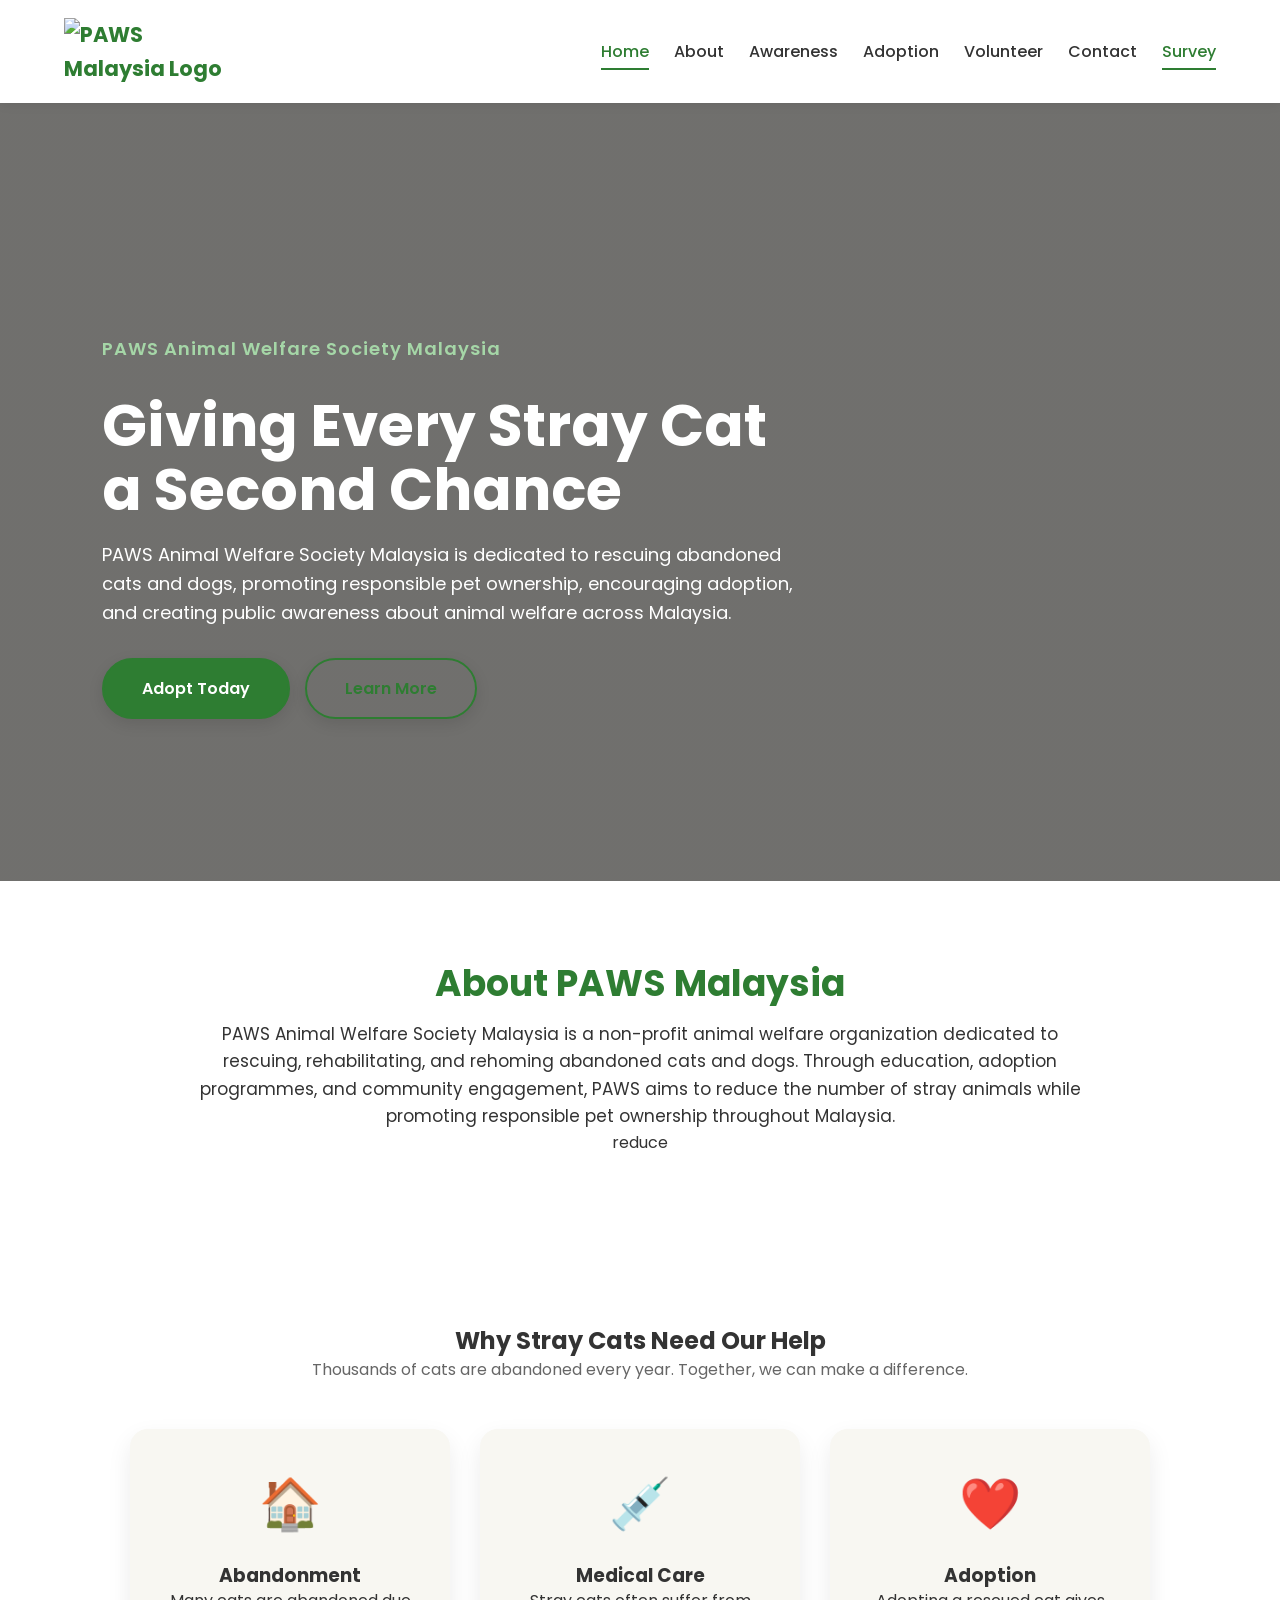
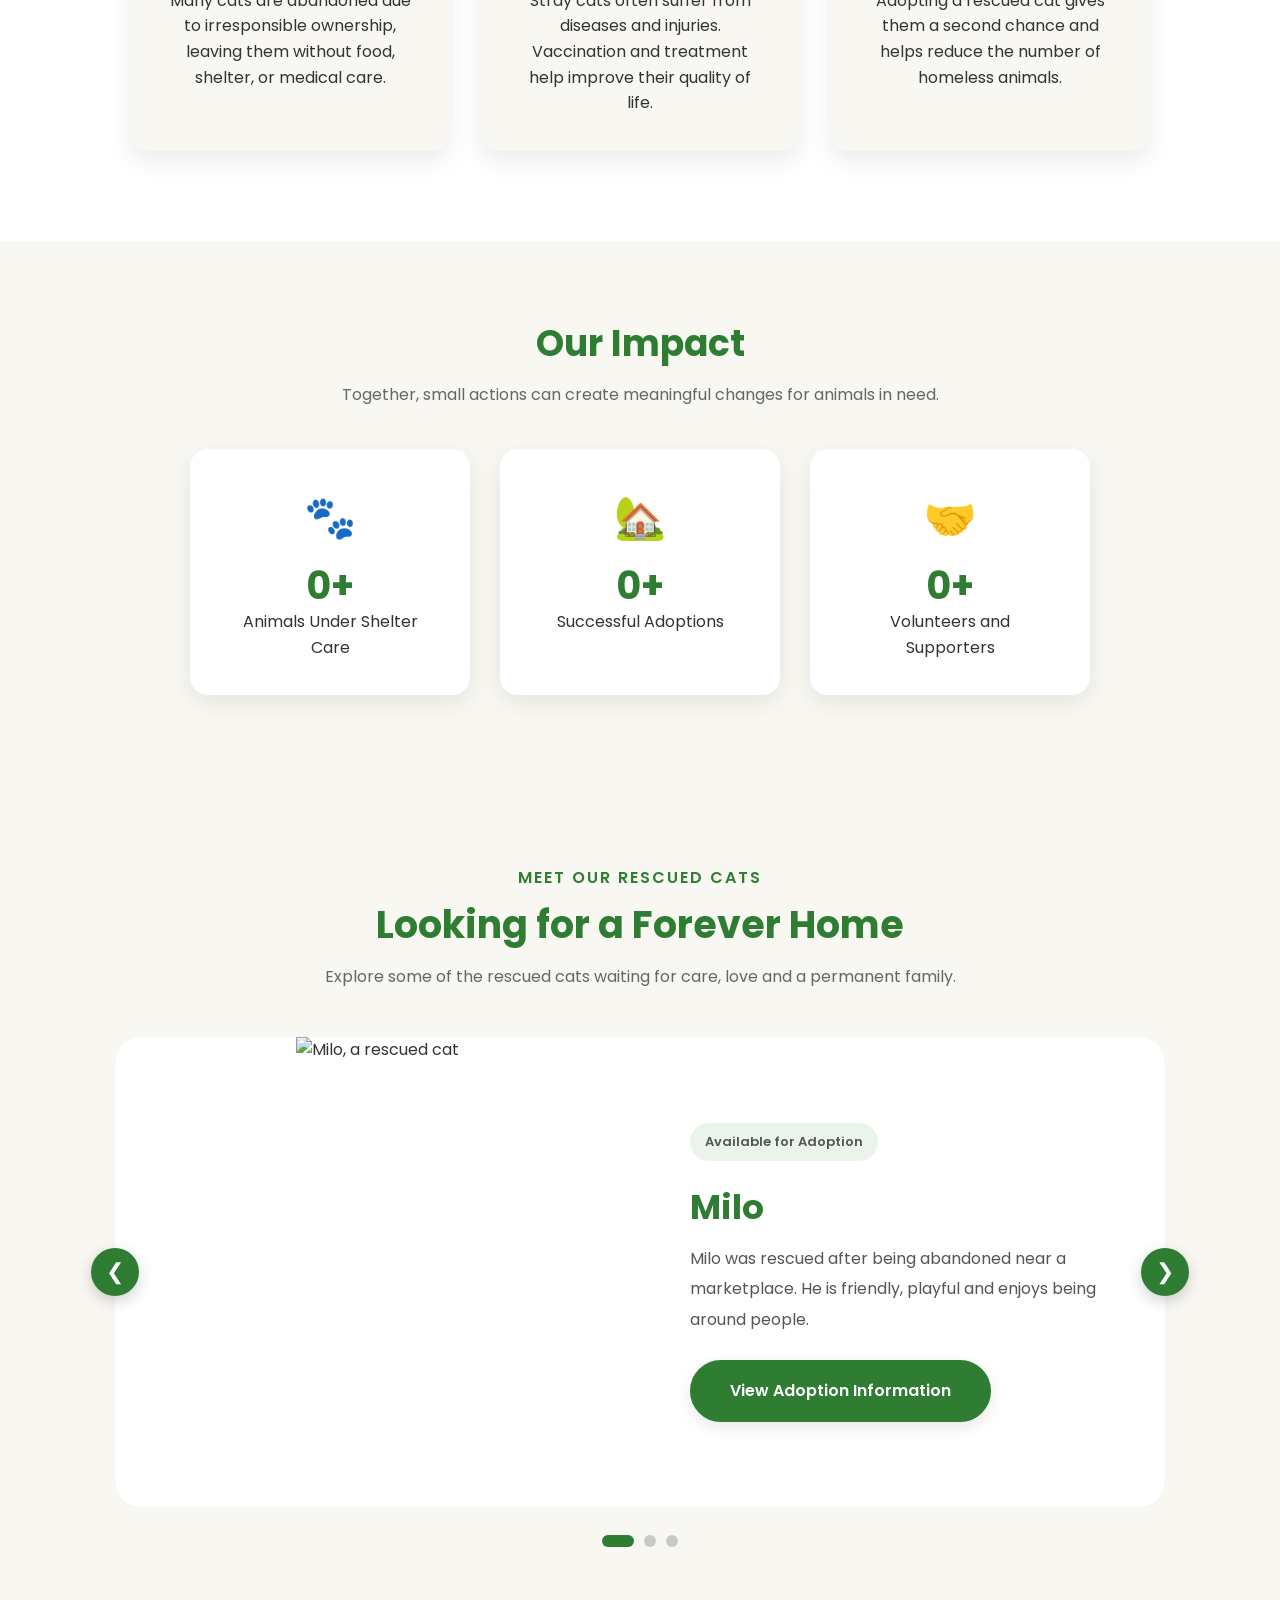
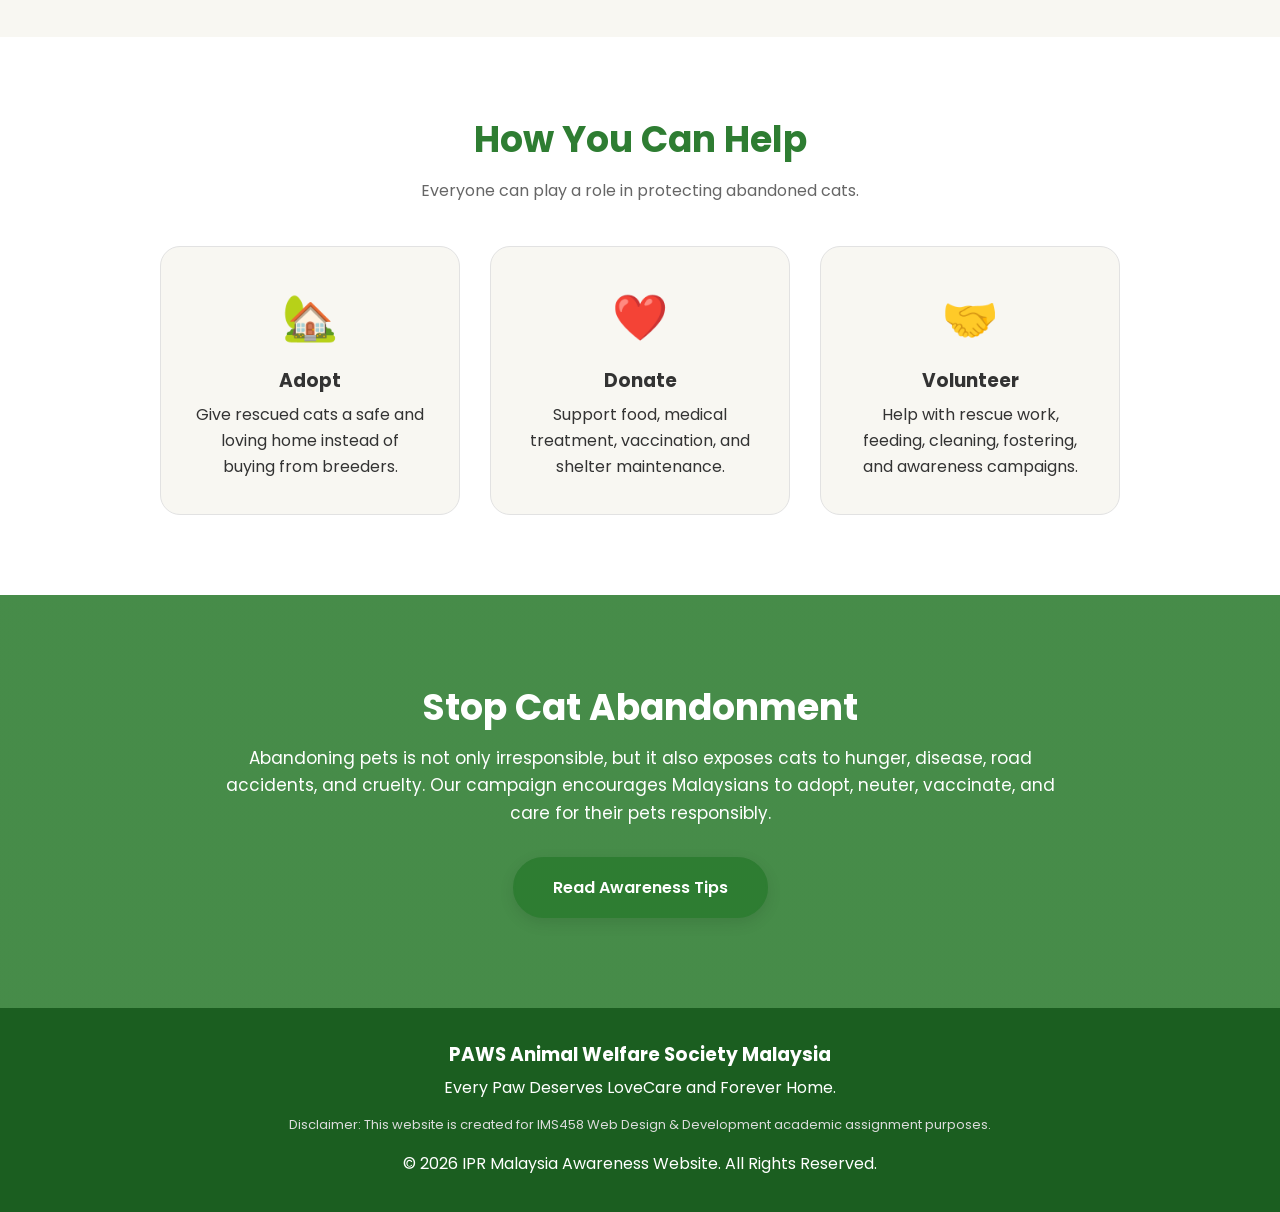
==== index.html @ 945b0e14 "Add files via upload" ====
<!DOCTYPE html>
<html lang="en">
<head>
    <meta charset="UTF-8">
    <meta name="viewport" content="width=device-width, initial-scale=1.0">
 <title>PAWS Animal Welfare Society Malaysia</title>

    <link rel="stylesheet" href="style.css">

    <link href="https://fonts.googleapis.com/css2?family=Poppins:wght@300;400;600;700&display=swap" rel="stylesheet">
</head>

<body>

    <!-- HEADER -->
    <header>
        <nav class="navbar">
            <a href="index.html" class="logo">
              <img src="images/paws-logo.png" alt="PAWS Malaysia Logo"> 
            </a>

            <ul class="nav-links">
                <li><a href="index.html" class="active">Home</a></li>
                <li><a href="about.html">About</a></li>
                <li><a href="awareness.html">Awareness</a></li>
                <li><a href="adoption.html">Adoption</a></li>
                <li><a href="volunteer.html">Volunteer</a></li>
                <li><a href="contact.html">Contact</a></li>
                <li><a href="survey.html" class="active">Survey</a></li>
            </ul>
        </nav>
    </header>

    <!-- HERO SECTION -->
    <section class="hero">
        <div class="hero-content">
             <p class="tagline">PAWS Animal Welfare Society Malaysia</p>

             <h1>Giving Every Stray Cat a Second Chance</h1>

             <p>
              PAWS Animal Welfare Society Malaysia is dedicated to rescuing abandoned cats and dogs,
             promoting responsible pet ownership, encouraging adoption, and creating public awareness
             about animal welfare across Malaysia.
             </p>

            <div class="hero-buttons">
                <a href="adoption.html" class="btn primary-btn">Adopt Today</a>
                <a href="awareness.html" class="btn secondary-btn">Learn More</a>
            </div>
        </div>
    </section>

    <!-- INTRO SECTION -->
   <section class="intro fade-in">
        <div class="intro-text">
            <h2>About PAWS Malaysia</h2>
            <p>
              <p>
             PAWS Animal Welfare Society Malaysia is a non-profit animal welfare organization dedicated
             to rescuing, rehabilitating, and rehoming abandoned cats and dogs. Through education,
             adoption programmes, and community engagement, PAWS aims to reduce the number of stray
             animals while promoting responsible pet ownership throughout Malaysia.
</p>reduce
        
            </p>
        </div>
    </section>
    <!-- WHY STRAY CATS NEED HELP -->

<section class="why fade-in">

    <h2>Why Stray Cats Need Our Help</h2>

    <p class="section-desc">
        Thousands of cats are abandoned every year. Together, we can make a difference.
    </p>

    <div class="why-container">

        <div class="why-card">
            <div class="why-icon">🏠</div>
            <h3>Abandonment</h3>
            <p>
                Many cats are abandoned due to irresponsible ownership,
                leaving them without food, shelter, or medical care.
            </p>
        </div>

        <div class="why-card">
            <div class="why-icon">💉</div>
            <h3>Medical Care</h3>
            <p>
                Stray cats often suffer from diseases and injuries.
                Vaccination and treatment help improve their quality of life.
            </p>
        </div>

        <div class="why-card">
            <div class="why-icon">❤️</div>
            <h3>Adoption</h3>
            <p>
                Adopting a rescued cat gives them a second chance
                and helps reduce the number of homeless animals.
            </p>
        </div>

    </div>

</section>

    <!-- IMPACT SECTION -->
    <section class="impact fade-in" id="impact">

    <h2>Our Impact</h2>

    <p class="section-desc">
        Together, small actions can create meaningful changes for animals in need.
    </p>

    <div class="impact-container">

        <div class="impact-box">
            <div class="impact-icon">🐾</div>

            <h3>
                <span class="counter" data-target="500">0</span>+
            </h3>

            <p>Animals Under Shelter Care</p>
        </div>

        <div class="impact-box">
            <div class="impact-icon">🏡</div>

            <h3>
                <span class="counter" data-target="350">0</span>+
            </h3>

            <p>Successful Adoptions</p>
        </div>

        <div class="impact-box">
            <div class="impact-icon">🤝</div>

            <h3>
                <span class="counter" data-target="100">0</span>+
            </h3>

            <p>Volunteers and Supporters</p>
        </div>

    </div>

</section>
<!-- ADOPTABLE CAT SLIDER -->

<section class="cat-slider-section fade-in">

    <div class="slider-heading">
        <p class="small-title">Meet Our Rescued Cats</p>

        <h2>Looking for a Forever Home</h2>

        <p class="section-desc">
            Explore some of the rescued cats waiting for care, love and a permanent family.
        </p>
    </div>

    <div class="slider">

        <button class="slider-btn previous-btn" type="button"> 
            &#10094;
        </button>

        <div class="slides">

            <article class="slide active">

                <div class="slide-image">
                    <img src="images/rescue1.jpg"
                         alt="Milo, a rescued cat">
                </div>

                <div class="slide-content">
                    <p class="cat-status">Available for Adoption</p>

                    <h3>Milo</h3>

                    <p>
                        Milo was rescued after being abandoned near a marketplace.
                        He is friendly, playful and enjoys being around people.
                    </p>

                    <a href="adoption.html" class="btn primary-btn">
                        View Adoption Information
                    </a>
                </div>

            </article>

            <article class="slide">

                <div class="slide-image">
                    <img src="images/rescue2.jpg"
                         alt="Luna, a rescued cat">
                </div>

                <div class="slide-content">
                    <p class="cat-status">Available for Adoption</p>

                    <h3>Luna</h3>

                    <p>
                        Luna was rescued together with her kittens. She is calm,
                        affectionate and ready to begin a new life with a caring family.
                    </p>

                    <a href="adoption.html" class="btn primary-btn">
                        View Adoption Information
                    </a>
                </div>

            </article>

            <article class="slide">

                <div class="slide-image">
                    <img src="images/rescue3.jpg"
                         alt="Leo, a rescued cat">
                </div>

                <div class="slide-content">
                    <p class="cat-status">Available for Adoption</p>

                    <h3>Leo</h3>

                    <p>
                        Leo was found injured near a roadside. After receiving care,
                        he recovered well and is now looking for a safe indoor home.
                    </p>

                    <a href="adoption.html" class="btn primary-btn">
                        View Adoption Information
                    </a>
                </div>

            </article>

        </div>

       <button class="slider-btn next-btn" type="button">
         &#10095;
       </button>

    </div>

    <div class="slider-dots">

        <button class="dot active"
                type="button"
                data-slide="0"
                aria-label="Show Milo"></button>

        <button class="dot"
                type="button"
                data-slide="1"
                aria-label="Show Luna"></button>

        <button class="dot"
                type="button"
                data-slide="2"
                aria-label="Show Leo"></button>

    </div>

</section>

    <!-- HELP SECTION -->
   <section class="help fade-in">
        <h2>How You Can Help</h2>
        <p class="section-desc">Everyone can play a role in protecting abandoned cats.</p>

        <div class="help-container">

            <div class="help-card">
                <div class="icon">🏡</div>
                <h3>Adopt</h3>
                <p>Give rescued cats a safe and loving home instead of buying from breeders.</p>
            </div>

            <div class="help-card">
                <div class="icon">❤️</div>
                <h3>Donate</h3>
                <p>Support food, medical treatment, vaccination, and shelter maintenance.</p>
            </div>

            <div class="help-card">
                <div class="icon">🤝</div>
                <h3>Volunteer</h3>
                <p>Help with rescue work, feeding, cleaning, fostering, and awareness campaigns.</p>
            </div>

        </div>
    </section>

    <!-- CAMPAIGN SECTION -->
   <section class="campaign fade-in">
        <div class="campaign-content">
            <h2>Stop Cat Abandonment</h2>
            <p>
                Abandoning pets is not only irresponsible, but it also exposes cats to hunger, disease,
                road accidents, and cruelty. Our campaign encourages Malaysians to adopt, neuter, vaccinate,
                and care for their pets responsibly.
            </p>
            <a href="awareness.html" class="btn primary-btn">Read Awareness Tips</a>
        </div>
    </section>

    <!-- FOOTER -->
    <footer>
        <h3>PAWS Animal Welfare Society Malaysia</h3>
        <p>Every Paw Deserves LoveCare and Forever Home.</p>

        <p class="disclaimer">
            Disclaimer: This website is created for IMS458 Web Design & Development academic assignment purposes.
        </p>
        <p>&copy; 2026 IPR Malaysia Awareness Website. All Rights Reserved.</p>
    </footer>

  <script src="js/script.js"></script>
</body>
</html>
---- style.css ----
*{
    margin:0;
    padding:0;
    box-sizing:border-box;
}

body{
    font-family:'Poppins', sans-serif;
    background:#F8F7F2;
    color:#333;
    line-height:1.6;
}

/* NAVIGATION */
header{
    background:#ffffff;
    position:sticky;
    top:0;
    z-index:1000;
    box-shadow:0 2px 10px rgba(0,0,0,0.08);
}

.navbar{
    width:90%;
    margin:auto;
    display:flex;
    justify-content:space-between;
    align-items:center;
    padding:18px 0;
}

.logo{
    font-size:24px;
    font-weight:700;
    color:#2E7D32;
}

.nav-links{
    list-style:none;
    display:flex;
    gap:25px;
}

.nav-links a{
    text-decoration:none;
    color:#333;
    font-weight:500;
    transition:0.3s;
}
.nav-links a:hover,
.nav-links a.active{
    color:#2E7D32;
}

/* HERO */
.hero{
    min-height:90vh;
    background:
        linear-gradient(rgba(0,0,0,0.55), rgba(0,0,0,0.55)),
        url("images/cat-hero.jpg");
    background-size:cover;
    background-position:center;
    display:flex;
    align-items:center;
    padding:0 8%;
}

.hero-content{
    max-width:700px;
    color:white;
}

.tagline{
    color:#A5D6A7;
    font-weight:600;
    margin-bottom:10px;
    letter-spacing:1px;
}

.hero h1{
    font-size:58px;
    line-height:1.1;
    margin-bottom:20px;
}

.hero p{
    font-size:18px;
    margin-bottom:30px;
}

.hero-buttons{
    display:flex;
    gap:15px;
}

.btn{
    display:inline-block;
    padding:13px 26px;
    border-radius:30px;
    text-decoration:none;
    font-weight:600;
    transition:0.3s;
}

.primary-btn{
    background:#2E7D32;
    color:white;
}

.primary-btn:hover{
    background:#1B5E20;
    transform:translateY(-3px);
}

.secondary-btn{
    border:2px solid white;
    color:white;
}

.secondary-btn:hover{
    background:white;
    color:#2E7D32;
}

/* INTRO */
.intro{
    padding:80px 10%;
    background:white;
}

.intro-text{
    max-width:900px;
    margin:auto;
    text-align:center;
}

.intro h2,
.impact h2,
.help h2,
.campaign h2{
    font-size:36px;
    color:#2E7D32;
    margin-bottom:15px;
}

.intro p{
    font-size:17px;
}

/* IMPACT */
.impact{
    padding:80px 10%;
    text-align:center;
    background:#F8F7F2;
}

.section-desc{
    margin-bottom:40px;
    color:#666;
}

.impact-container{
    display:flex;
    justify-content:center;
    gap:30px;
    flex-wrap:wrap;
}

.impact-box{
    background:white;
    padding:35px;
    width:280px;
    border-radius:18px;
    box-shadow:0 8px 25px rgba(0,0,0,0.08);
    transition:0.3s;
}

.impact-box:hover{
    transform:translateY(-8px);
}

.impact-box h3{
    font-size:38px;
    color:#2E7D32;
}

/* HELP */
.help{
    padding:80px 10%;
    text-align:center;
    background:white;
}

.help-container{
    display:flex;
    justify-content:center;
    gap:30px;
    flex-wrap:wrap;
}

.help-card{
    background:#F8F7F2;
    padding:35px;
    width:300px;
    border-radius:20px;
    transition:0.3s;
    border:1px solid #e2e2e2;
}

.help-card:hover{
    background:#2E7D32;
    color:white;
    transform:translateY(-8px);
}

.icon{
    font-size:45px;
    margin-bottom:15px;
}

.help-card h3{
    margin-bottom:10px;
}

/* CAMPAIGN */
.campaign{
    padding:90px 10%;
    background:
        linear-gradient(rgba(46,125,50,0.88), rgba(46,125,50,0.88)),
        url("images/cat-campaign.jpg");
    background-size:cover;
    background-position:center;
    color:white;
    text-align:center;
}

.campaign-content{
    max-width:850px;
    margin:auto;
}

.campaign h2{
    color:white;
}

.campaign p{
    margin-bottom:30px;
    font-size:17px;
}

/* FOOTER */
footer{
    background:#1B5E20;
    color:white;
    text-align:center;
    padding:35px 10%;
}

footer h3{
    margin-bottom:8px;
}

.disclaimer{
    font-size:13px;
    margin:15px 0;
    color:#dcdcdc;
}

/* MOBILE */
@media(max-width:768px){
    .navbar{
        flex-direction:column;
        gap:15px;
    }

    .nav-links{
        flex-wrap:wrap;
        justify-content:center;
        gap:15px;
    }

    .hero h1{
        font-size:38px;
    }

    .hero{
        padding:80px 6%;
    }

    .hero-buttons{
        flex-direction:column;
        width:fit-content;
    }
}
/* WHY SECTION */

.why{
    padding:90px 10%;
    text-align:center;
    background:white;
}

.why-container{
    display:flex;
    justify-content:center;
    flex-wrap:wrap;
    gap:30px;
    margin-top:45px;
}

.why-card{
    background:#F8F7F2;
    width:320px;
    padding:35px;
    border-radius:18px;
    box-shadow:0 10px 25px rgba(0,0,0,.08);
    transition:.3s;
}

.why-card:hover{
    transform:translateY(-8px);
}

.why-icon{
    font-size:50px;
    margin-bottom:20px;
}
/* RESCUED CATS */

.cats{
    padding:90px 10%;
    background:#F8F7F2;
    text-align:center;
}

.cat-container{
    display:flex;
    justify-content:center;
    gap:30px;
    flex-wrap:wrap;
    margin-top:40px;
}

.cat-card{
    width:340px;
    background:white;
    border-radius:20px;
    overflow:hidden;
    box-shadow:0 8px 25px rgba(0,0,0,.08);
    transition:.3s;
}

.cat-card:hover{
    transform:translateY(-8px);
}

.cat-card img{
    width:100%;
    height:240px;
    object-fit:cover;
}

.cat-info{
    padding:25px;
    text-align:left;
}

.cat-info h3{
    color:#2E7D32;
    margin-bottom:10px;
}
/* ========================================
   ABOUT PAGE
======================================== */

/* ABOUT PAGE BANNER */

.page-banner{
    min-height:55vh;
    background:
        linear-gradient(rgba(0,0,0,0.55), rgba(0,0,0,0.55)),
        url("images/about-banner.jpg");

    background-size:cover;
    background-position:center;
    display:flex;
    justify-content:center;
    align-items:center;
    text-align:center;
    padding:60px 10%;
}

.page-banner-content{
    max-width:850px;
    color:white;
}

.page-banner-content h1{
    font-size:52px;
    margin-bottom:15px;
}

.page-banner-content p{
    font-size:18px;
    line-height:1.8;
}


/* WHAT IS PAWS SECTION */

.about-section{
    max-width:1000px;
    margin:auto;
    padding:90px 10%;
    text-align:center;
}

.about-section h2{
    font-size:38px;
    color:#2E7D32;
    margin-bottom:25px;
}

.about-section p{
    font-size:17px;
    line-height:1.9;
    color:#555;
    margin-bottom:20px;
}


/* MISSION AND VISION */

.mission-vision{
    padding:80px 10%;
    background:#EAF4EA;
    display:flex;
    justify-content:center;
    gap:35px;
    flex-wrap:wrap;
}

.mv-box{
    background:white;
    width:450px;
    padding:40px;
    border-radius:20px;
    box-shadow:0 10px 30px rgba(0,0,0,0.08);
    text-align:center;
    transition:0.3s;
}

.mv-box:hover{
    transform:translateY(-8px);
}

.mv-box h2{
    color:#2E7D32;
    font-size:27px;
    margin-bottom:18px;
}

.mv-box p{
    color:#555;
    line-height:1.8;
}


/* WHAT WE DO */

.services{
    padding:90px 10%;
    background:white;
    text-align:center;
}

.services h2{
    font-size:38px;
    color:#2E7D32;
    margin-bottom:15px;
}

.service-container{
    display:flex;
    justify-content:center;
    flex-wrap:wrap;
    gap:28px;
    margin-top:45px;
}

.service-card{
    background:#F8F7F2;
    width:260px;
    padding:35px 25px;
    border-radius:20px;
    border:1px solid #e1e1e1;
    transition:0.3s;
}

.service-card:hover{
    background:#2E7D32;
    color:white;
    transform:translateY(-8px);
}

.service-card h3{
    margin-bottom:12px;
}

.service-card p{
    line-height:1.7;
}

.service-card .icon{
    font-size:45px;
    margin-bottom:15px;
}


/* WHY PAWS MATTERS */

.about-ending{
    padding:90px 10%;
    background:
        linear-gradient(rgba(46,125,50,0.9), rgba(46,125,50,0.9)),
        url("images/about-ending.jpg");

    background-size:cover;
    background-position:center;
    text-align:center;
    color:white;
}

.about-ending h2{
    font-size:38px;
    margin-bottom:20px;
}

.about-ending p{
    max-width:850px;
    margin:auto;
    font-size:17px;
    line-height:1.9;
}


/* MOBILE RESPONSIVE */

@media(max-width:768px){

    .page-banner-content h1{
        font-size:38px;
    }

    .page-banner-content p{
        font-size:16px;
    }

    .about-section{
        padding:65px 7%;
    }

    .mission-vision{
        padding:65px 7%;
    }

    .mv-box{
        width:100%;
    }

    .services{
        padding:65px 7%;
    }

    .service-card{
        width:100%;
        max-width:350px;
    }

    .about-ending{
        padding:70px 7%;
    }
}
/*====================================
      AWARENESS PAGE
====================================*/

/* Banner */

.awareness-banner{
    min-height:60vh;
    background:
    linear-gradient(rgba(0,0,0,.55),rgba(0,0,0,.55)),
    url("images/awareness-banner.jpg");
    background-size:cover;
    background-position:center;
    display:flex;
    justify-content:center;
    align-items:center;
    text-align:center;
    padding:80px 10%;
}

.awareness-banner-content{
    max-width:850px;
    color:#fff;
}

.awareness-banner h1{
    font-size:55px;
    margin:20px 0;
}

.awareness-banner p{
    font-size:18px;
    line-height:1.8;
}

/* Introduction */

.awareness-intro{
    padding:90px 10%;
    text-align:center;
    max-width:1100px;
    margin:auto;
}

.awareness-intro h2{
    color:#2E7D32;
    font-size:38px;
    margin-bottom:25px;
}

.awareness-intro p{
    color:#555;
    line-height:1.9;
    margin-bottom:20px;
}

/* Topic Cards */

.awareness-topics{
    background:#F8F7F2;
    padding:90px 10%;
    text-align:center;
}

.awareness-topics h2{
    font-size:38px;
    color:#2E7D32;
}

.topic-container{
    display:flex;
    justify-content:center;
    flex-wrap:wrap;
    gap:30px;
    margin-top:45px;
}

.topic-card{
    width:280px;
    background:white;
    border-radius:20px;
    padding:35px;
    box-shadow:0 10px 25px rgba(0,0,0,.08);
    transition:.3s;
}

.topic-card:hover{
    transform:translateY(-10px);
}

.topic-icon{
    font-size:45px;
    margin-bottom:18px;
}

.topic-card h3{
    color:#2E7D32;
    margin-bottom:12px;
}

.topic-card p{
    color:#666;
    line-height:1.7;
}

/* Responsible Section */

.responsible-section{
    display:flex;
    justify-content:center;
    align-items:center;
    gap:60px;
    padding:90px 10%;
    flex-wrap:wrap;
}

.responsible-image{
    flex:1;
    min-width:320px;
}

.responsible-image img{
    width:100%;
    border-radius:25px;
    box-shadow:0 15px 30px rgba(0,0,0,.15);
}

.responsible-content{
    flex:1;
    min-width:320px;
}

.small-title{
    color:#2E7D32;
    font-weight:600;
    text-transform:uppercase;
    letter-spacing:2px;
}

.responsible-content h2{
    font-size:40px;
    margin:15px 0;
}

.responsible-content p{
    color:#555;
    line-height:1.8;
}

.responsible-list{
    margin-top:20px;
    padding-left:20px;
}

.responsible-list li{
    margin-bottom:12px;
    color:#444;
}

/* Neutering */

.neutering-section{
    background:#EAF4EA;
    text-align:center;
    padding:90px 10%;
}

.neutering-section h2{
    color:#2E7D32;
    font-size:38px;
    margin-bottom:20px;
}

.neutering-section p{
    max-width:900px;
    margin:auto;
    color:#555;
    line-height:1.9;
}

.benefit-container{
    display:flex;
    justify-content:center;
    gap:30px;
    flex-wrap:wrap;
    margin-top:50px;
}

.benefit-box{
    width:300px;
    background:white;
    padding:35px;
    border-radius:20px;
    transition:.3s;
}

.benefit-box:hover{
    transform:translateY(-8px);
}

.benefit-box span{
    display:inline-block;
    width:60px;
    height:60px;
    line-height:60px;
    border-radius:50%;
    background:#2E7D32;
    color:white;
    font-size:24px;
    font-weight:bold;
    margin-bottom:20px;
}

.benefit-box h3{
    color:#2E7D32;
    margin-bottom:15px;
}

.benefit-box p{
    color:#666;
}

/* Found Animal */

.found-animal{
    background:
    linear-gradient(rgba(46,125,50,.90),rgba(46,125,50,.90)),
    url("images/found-cat.jpg");
    background-size:cover;
    background-position:center;
    padding:100px 10%;
    color:white;
    text-align:center;
}

.found-content{
    max-width:900px;
    margin:auto;
}

.found-content h2{
    font-size:42px;
    margin-bottom:20px;
}

.found-content p{
    line-height:1.9;
    margin-bottom:18px;
}

.awareness-buttons{
    margin-top:35px;
    display:flex;
    justify-content:center;
    gap:20px;
    flex-wrap:wrap;
}

.light-btn{
    background:white;
    color:#2E7D32;
}

.light-btn:hover{
    background:#f1f1f1;
}

.outline-light-btn{
    border:2px solid white;
    color:white;
}

.outline-light-btn:hover{
    background:white;
    color:#2E7D32;
}

/* Action Cards */

.take-action{
    padding:90px 10%;
    text-align:center;
}

.take-action h2{
    color:#2E7D32;
    font-size:38px;
}

.action-container{
    display:flex;
    justify-content:center;
    gap:30px;
    flex-wrap:wrap;
    margin-top:45px;
}

.action-card{
    width:300px;
    background:#F8F7F2;
    padding:35px;
    border-radius:20px;
    transition:.3s;
}

.action-card:hover{
    background:#2E7D32;
    color:white;
    transform:translateY(-8px);
}

.action-icon{
    font-size:45px;
    margin-bottom:15px;
}

.action-card h3{
    margin-bottom:12px;
}

.action-card p{
    line-height:1.8;
}

.action-card a{
    display:inline-block;
    margin-top:18px;
    text-decoration:none;
    color:#2E7D32;
    font-weight:600;
}

.action-card:hover a{
    color:white;
}

/* Responsive */

@media(max-width:768px){

    .awareness-banner h1{
        font-size:38px;
    }

    .awareness-banner p{
        font-size:16px;
    }

    .responsible-section{
        flex-direction:column;
    }

    .responsible-content h2{
        font-size:32px;
    }

}
/* PAWS LOGO */

.logo{
    display:flex;
    align-items:center;
    gap:10px;
    text-decoration:none;
    color:#2E7D32;
    font-size:21px;
    font-weight:700;
}

.logo img{
    width: 160px;
    height:auto;
    object-fit:contain;
}

.logo span{
font-size:20px;
font-weight:600;
color:#1e3a8a;

}
/* SECTIONS ALWAYS VISIBLE */

.fade-in,
.js-enabled .fade-in,
.js-enabled .fade-in.show{
    opacity:1;
    transform:translateY(0);
}

/* ANIMATED IMPACT COUNTERS */

.impact-icon{
    font-size:42px;
    margin-bottom:10px;
}

.counter{
    font-size:38px;
    color:#2E7D32;
    font-weight:700;
}
/* ========================================
   ADOPTABLE CAT SLIDER
======================================== */

.cat-slider-section{
    padding:90px 8%;
    background:#F8F7F2;
    text-align:center;
}

.slider-heading{
    max-width:850px;
    margin:0 auto 45px;
}

.slider-heading h2{
    color:#2E7D32;
    font-size:38px;
    margin:10px 0 15px;
}

.slider{
    max-width:1050px;
    margin:auto;
    position:relative;
    display:flex;
    align-items:center;
    justify-content:center;
}

.slides{
    width:100%;
    overflow:hidden;
    border-radius:25px;
}

.slide{
    display:none;
    grid-template-columns:1fr 1fr;
    min-height:470px;
    background:white;
    border-radius:25px;
    overflow:hidden;
    box-shadow:0 15px 40px rgba(0,0,0,0.12);
}

.slide.active{
    display:grid;
    animation:slideFade 0.6s ease;
}

@keyframes slideFade{
    from{
        opacity:0;
        transform:translateX(25px);
    }

    to{
        opacity:1;
        transform:translateX(0);
    }
}

.slide-image{
    overflow:hidden;
}

.slide-image img{
    width:100%;
    height:100%;
    min-height:470px;
    object-fit:cover;
    transition:transform 0.6s ease;
}

.slide:hover .slide-image img{
    transform:scale(1.07);
}

.slide-content{
    padding:60px 50px;
    text-align:left;
    display:flex;
    flex-direction:column;
    justify-content:center;
    align-items:flex-start;
}

.cat-status{
    display:inline-block;
    padding:7px 15px;
    background:#EAF4EA;
    color:#2E7D32;
    border-radius:20px;
    font-size:13px;
    font-weight:600;
    margin-bottom:15px;
}

.slide-content h3{
    color:#2E7D32;
    font-size:34px;
    margin-bottom:15px;
}

.slide-content p{
    color:#555;
    line-height:1.9;
    margin-bottom:25px;
}

.slider-btn{
    position:absolute;
    top:50%;
    transform:translateY(-50%);
    width:48px;
    height:48px;
    border:none;
    border-radius:50%;
    background:#2E7D32;
    color:white;
    font-size:22px;
    cursor:pointer;
    z-index:5;
    transition:0.3s;
    box-shadow:0 5px 15px rgba(0,0,0,0.18);
}

.slider-btn:hover{
    background:#1B5E20;
    transform:translateY(-50%) scale(1.08);
}

.previous-btn{
    left:-24px;
}

.next-btn{
    right:-24px;
}

.slider-dots{
    margin-top:28px;
    display:flex;
    justify-content:center;
    gap:10px;
}

.dot{
    width:12px;
    height:12px;
    border:none;
    border-radius:50%;
    background:#C8C8C8;
    cursor:pointer;
    transition:0.3s;
}

.dot.active{
    width:32px;
    border-radius:10px;
    background:#2E7D32;
}
/* IMAGE ZOOM EFFECT */

.cat-card{
    overflow:hidden;
}

.cat-card img,
.responsible-image img,
.service-card img{
    transition:transform 0.5s ease;
}

.cat-card:hover img,
.responsible-image:hover img,
.service-card:hover img{
    transform:scale(1.06);
}
/* ========================================
   CONSISTENT DESIGN SYSTEM
======================================== */

html{
    scroll-behavior:smooth;
}

:root{
    --primary-green:#2E7D32;
    --dark-green:#1B5E20;
    --light-green:#EAF4EA;
    --cream:#F8F7F2;
    --white:#FFFFFF;
    --text-dark:#2F2F2F;
    --text-grey:#666666;
    --shadow:0 10px 30px rgba(0,0,0,0.10);
}

body{
    overflow-x:hidden;
}

h1,
h2,
h3{
    line-height:1.25;
}

section{
    scroll-margin-top:90px;
}

.btn{
    border:none;
    cursor:pointer;
    box-shadow:0 5px 15px rgba(0,0,0,0.10);
}

.section-desc{
    max-width:750px;
    margin:0 auto 40px;
    line-height:1.8;
}

.nav-links a{
    position:relative;
}

.nav-links a::after{
    content:"";
    position:absolute;
    left:0;
    bottom:-7px;
    width:0;
    height:2px;
    background:#2E7D32;
    transition:width 0.3s ease;
}

.nav-links a:hover::after,
.nav-links a.active::after{
    width:100%;
}
/* MOBILE SLIDER */

@media(max-width:768px){

    .logo img{
        width: 110px;
        height:44px;
}

    .logo span{
        font: size 16px;
    }

    .slide,
    .slide.active{
        grid-template-columns:1fr;
    }

    .slide-image img{
        min-height:300px;
        height:300px;
    }

    .slide-content{
        padding:35px 25px;
        text-align:center;
        align-items:center;
    }

    .slide-content h3{
        font-size:28px;
    }

    .slider-btn{
        width:42px;
        height:42px;
    }

    .previous-btn{
        left:8px;
    }

    .next-btn{
        right:8px;
    }

}
.hero{
    min-height:calc(100vh - 122px);
    padding-top:70px;
}
/* =====================================================
   NEW ADOPTION PAGE — UNIQUE AP CLASSES
===================================================== */

.ap-page{
    background:#ffffff;
}


/* HERO */

.ap-hero{
    min-height:68vh;
    padding:100px 9%;
    display:flex;
    align-items:center;

    background:
        linear-gradient(
            90deg,
            rgba(18,31,22,0.88) 0%,
            rgba(18,31,22,0.72) 48%,
            rgba(18,31,22,0.25) 100%
        ),
        url("images/found-cat.jpg");

    background-size:cover;
    background-position:center;
}

.ap-hero-content{
    max-width:720px;
    color:#ffffff;
}

.ap-eyebrow,
.ap-small-title{
    color:#2E7D32;
    font-size:14px;
    font-weight:700;
    text-transform:uppercase;
    letter-spacing:2px;
}

.ap-hero .ap-eyebrow{
    color:#A5D6A7;
}

.ap-hero h1{
    margin:12px 0 20px;
    color:#ffffff;
    font-size:62px;
    line-height:1.12;
}

.ap-hero-content > p:not(.ap-eyebrow){
    max-width:670px;
    margin-bottom:30px;
    font-size:18px;
    line-height:1.9;
}

.ap-hero-buttons{
    display:flex;
    flex-wrap:wrap;
    gap:15px;
}


/* BUTTONS */

.ap-btn{
    display:inline-flex;
    justify-content:center;
    align-items:center;
    min-height:50px;
    padding:13px 27px;
    border:2px solid transparent;
    border-radius:30px;
    text-decoration:none;
    font-weight:600;
    transition:0.3s ease;
}

.ap-btn-primary{
    background:#2E7D32;
    color:#ffffff;
}

.ap-btn-primary:hover{
    background:#1B5E20;
    transform:translateY(-3px);
}

.ap-btn-outline{
    border-color:#ffffff;
    color:#ffffff;
}

.ap-btn-outline:hover{
    background:#ffffff;
    color:#2E7D32;
}

.ap-btn-light{
    background:#ffffff;
    color:#2E7D32;
}

.ap-btn-light:hover{
    transform:translateY(-3px);
    background:#F8F7F2;
}


/* COMMON HEADING */

.ap-section-heading{
    max-width:820px;
    margin:0 auto 45px;
    text-align:center;
}

.ap-section-heading h2{
    margin:10px 0 15px;
    color:#2E7D32;
    font-size:42px;
}

.ap-section-heading > p:not(.ap-small-title){
    color:#666666;
    line-height:1.9;
}


/* INTRO */

.ap-intro{
    padding:90px 8%;
    background:#ffffff;
}


/* PROCEDURE */

.ap-procedure{
    padding:90px 7%;
    background:#F8F7F2;
}

.ap-process-grid{
    max-width:1200px;
    margin:auto;
    display:grid;
    grid-template-columns:repeat(4, 1fr);
    gap:24px;
}

.ap-process-card{
    position:relative;
    padding:40px 25px 32px;
    background:#ffffff;
    border-radius:20px;
    text-align:center;
    box-shadow:0 10px 30px rgba(0,0,0,0.08);
    transition:0.3s ease;
}

.ap-process-card:hover{
    transform:translateY(-8px);
}

.ap-step-number{
    position:absolute;
    top:15px;
    right:15px;
    width:34px;
    height:34px;
    display:flex;
    justify-content:center;
    align-items:center;
    border-radius:50%;
    background:#2E7D32;
    color:#ffffff;
    font-weight:700;
}

.ap-process-icon{
    margin-bottom:18px;
    font-size:48px;
}

.ap-process-card h3{
    margin-bottom:12px;
    color:#2E7D32;
}

.ap-process-card p{
    color:#666666;
    line-height:1.75;
}

.ap-opening-note{
    max-width:930px;
    margin:45px auto 0;
    padding:20px 25px;
    border-left:5px solid #2E7D32;
    border-radius:10px;
    background:#EAF4EA;
    color:#555555;
    line-height:1.8;
}


/* DONATION */

.ap-donation{
    padding:90px 8%;
    background:#ffffff;
}

.ap-table-container{
    max-width:1050px;
    margin:auto;
    overflow-x:auto;
    border-radius:18px;
    box-shadow:0 10px 30px rgba(0,0,0,0.09);
}

.ap-table{
    width:100%;
    border-collapse:collapse;
    background:#ffffff;
}

.ap-table th,
.ap-table td{
    padding:18px 22px;
    border-bottom:1px solid #e5e5e5;
    text-align:left;
}

.ap-table th{
    background:#2E7D32;
    color:#ffffff;
}

.ap-table tbody tr:nth-child(even){
    background:#F8F7F2;
}

.ap-table tbody tr:hover{
    background:#EAF4EA;
}

.ap-table-note{
    max-width:850px;
    margin:25px auto 0;
    color:#777777;
    text-align:center;
    font-size:14px;
    font-style:italic;
}


/* INCLUDED */

.ap-included{
    padding:90px 8%;
    background:#EAF4EA;
}

.ap-included-wrapper{
    max-width:1100px;
    margin:auto;
}

.ap-included-text{
    max-width:800px;
    margin-bottom:40px;
}

.ap-included-text h2{
    margin:10px 0 15px;
    color:#2E7D32;
    font-size:42px;
}

.ap-included-text > p:not(.ap-small-title){
    color:#555555;
    line-height:1.8;
}

.ap-included-grid{
    display:grid;
    grid-template-columns:repeat(2, 1fr);
    gap:18px;
}

.ap-check-card{
    display:flex;
    align-items:center;
    gap:15px;
    padding:20px;
    background:#ffffff;
    border-radius:14px;
    box-shadow:0 6px 20px rgba(0,0,0,0.06);
}

.ap-check-card span{
    width:35px;
    height:35px;
    flex-shrink:0;
    display:flex;
    justify-content:center;
    align-items:center;
    border-radius:50%;
    background:#2E7D32;
    color:#ffffff;
    font-weight:700;
}

.ap-check-card p{
    color:#555555;
}

.ap-included-note{
    margin-top:30px;
    color:#666666;
    font-size:14px;
    font-style:italic;
}


/* IMPORTANT */

.ap-important{
    padding:90px 8%;
    background:#ffffff;
}

.ap-important-list{
    max-width:1000px;
    margin:auto;
    display:grid;
    grid-template-columns:repeat(2, 1fr);
    gap:25px;
}

.ap-important-card{
    display:flex;
    gap:20px;
    padding:30px;
    border:1px solid #eeeeee;
    border-radius:18px;
    background:#ffffff;
    box-shadow:0 8px 25px rgba(0,0,0,0.07);
}

.ap-warning-icon{
    width:45px;
    height:45px;
    flex-shrink:0;
    display:flex;
    justify-content:center;
    align-items:center;
    border-radius:50%;
    background:#F5A623;
    color:#ffffff;
    font-size:24px;
    font-weight:800;
}

.ap-important-card h3{
    margin-bottom:9px;
    color:#2E7D32;
}

.ap-important-card p{
    color:#666666;
    line-height:1.75;
}


/* GALLERY */

.ap-gallery{
    padding:90px 8%;
    background:#F8F7F2;
}

.ap-gallery-card{
    max-width:1050px;
    margin:auto;
    display:grid;
    grid-template-columns:1.1fr 1fr;
    overflow:hidden;
    border-radius:24px;
    background:#ffffff;
    box-shadow:0 15px 40px rgba(0,0,0,0.12);
}

.ap-gallery-image{
    min-height:500px;
}

.ap-gallery-image img{
    display:block;
    width:100%;
    height:100%;
    min-height:500px;
    object-fit:cover;
}

.ap-gallery-content{
    padding:55px 45px;
    display:flex;
    flex-direction:column;
    justify-content:center;
    align-items:flex-start;
}

.ap-gallery-label{
    margin-bottom:15px;
    padding:7px 15px;
    border-radius:20px;
    background:#EAF4EA;
    color:#2E7D32;
    font-size:13px;
    font-weight:600;
}

.ap-gallery-content h3{
    margin-bottom:15px;
    color:#2E7D32;
    font-size:34px;
}

.ap-gallery-content > p:not(.ap-gallery-label){
    margin-bottom:25px;
    color:#666666;
    line-height:1.8;
}

.ap-gallery-content small{
    display:block;
    margin-top:18px;
    color:#777777;
    font-style:italic;
}


/* SUPPORT */

.ap-support{
    padding:95px 8%;
    text-align:center;

    background:
        linear-gradient(
            rgba(46,125,50,0.92),
            rgba(46,125,50,0.92)
        ),
        url("images/responsible-owner.jpg");

    background-size:cover;
    background-position:center;
}

.ap-support-content{
    max-width:800px;
    margin:auto;
    color:#ffffff;
}

.ap-support .ap-small-title{
    color:#D7F0D8;
}

.ap-support h2{
    margin:10px 0 18px;
    color:#ffffff;
    font-size:43px;
}

.ap-support-content > p:not(.ap-small-title){
    margin-bottom:30px;
    line-height:1.8;
}


/* RESPONSIVE */

@media(max-width:950px){

    .ap-process-grid{
        grid-template-columns:repeat(2, 1fr);
    }

    .ap-important-list{
        grid-template-columns:1fr;
    }

    .ap-gallery-card{
        grid-template-columns:1fr;
    }

    .ap-gallery-image,
    .ap-gallery-image img{
        min-height:380px;
        height:380px;
    }
}

@media(max-width:700px){

    .ap-hero{
        min-height:60vh;
        padding:80px 7%;
        text-align:center;
    }

    .ap-hero h1{
        font-size:42px;
    }

    .ap-hero-buttons{
        justify-content:center;
    }

    .ap-section-heading h2,
    .ap-included-text h2{
        font-size:33px;
    }

    .ap-process-grid{
        grid-template-columns:1fr;
    }

    .ap-included-grid{
        grid-template-columns:1fr;
    }

    .ap-gallery-content{
        padding:35px 25px;
        align-items:center;
        text-align:center;
    }

    .ap-table th,
    .ap-table td{
        min-width:180px;
        padding:15px;
    }
}
/* =====================================================
   VOLUNTEER PAGE — VP CLASSES
===================================================== */

.vp-page{
    background:#ffffff;
}


/* HERO */

.vp-hero{
    min-height:65vh;
    padding:100px 9%;
    display:flex;
    align-items:center;

    background:
        linear-gradient(
            90deg,
            rgba(17,40,24,0.9),
            rgba(17,40,24,0.68),
            rgba(17,40,24,0.25)
        ),
       url("images/volunteer-banner.jpg");

    background-size:cover;
    background-position:center;
}

.vp-hero-content{
    max-width:720px;
    color:#ffffff;
}

.vp-small-title{
    color:#2E7D32;
    font-size:14px;
    font-weight:700;
    text-transform:uppercase;
    letter-spacing:2px;
}

.vp-hero .vp-small-title{
    color:#A5D6A7;
}

.vp-hero h1{
    margin:12px 0 20px;
    color:#ffffff;
    font-size:60px;
}

.vp-hero-content > p:not(.vp-small-title){
    margin-bottom:30px;
    font-size:18px;
    line-height:1.9;
}


/* BUTTONS */

.vp-btn{
    display:inline-flex;
    justify-content:center;
    align-items:center;
    min-height:50px;
    padding:13px 27px;
    border:2px solid transparent;
    border-radius:30px;
    text-decoration:none;
    font-weight:600;
    transition:0.3s ease;
}

.vp-btn-primary{
    background:#2E7D32;
    color:#ffffff;
}

.vp-btn-primary:hover{
    background:#1B5E20;
    transform:translateY(-3px);
}

.vp-btn-light{
    background:#ffffff;
    color:#2E7D32;
}

.vp-btn-outline{
    border-color:#ffffff;
    color:#ffffff;
}

.vp-btn-outline:hover{
    background:#ffffff;
    color:#2E7D32;
}


/* COMMON HEADINGS */

.vp-heading{
    max-width:820px;
    margin:0 auto 45px;
    text-align:center;
}

.vp-heading h2,
.vp-student-heading h2{
    margin:10px 0 15px;
    color:#2E7D32;
    font-size:42px;
}

.vp-heading > p:not(.vp-small-title),
.vp-student-heading > p:not(.vp-small-title){
    color:#666666;
    line-height:1.85;
}


/* INTRO */

.vp-intro{
    padding:90px 8%;
    background:#ffffff;
}

.vp-help-grid{
    max-width:1100px;
    margin:auto;
    display:grid;
    grid-template-columns:repeat(3, 1fr);
    gap:25px;
}

.vp-help-card{
    padding:35px 28px;
    border-radius:20px;
    background:#F8F7F2;
    text-align:center;
    box-shadow:0 8px 25px rgba(0,0,0,0.07);
    transition:0.3s;
}

.vp-help-card:hover{
    transform:translateY(-8px);
}

.vp-help-icon{
    margin-bottom:15px;
    font-size:45px;
}

.vp-help-card h3{
    margin-bottom:10px;
    color:#2E7D32;
}

.vp-help-card p{
    color:#666666;
    line-height:1.75;
}


/* TIMES */

.vp-times{
    padding:90px 8%;
    background:#EAF4EA;
}

.vp-time-grid{
    max-width:950px;
    margin:auto;
    display:grid;
    grid-template-columns:repeat(2, 1fr);
    gap:25px;
}

.vp-time-card{
    padding:35px;
    border-radius:20px;
    background:#ffffff;
    box-shadow:0 8px 25px rgba(0,0,0,0.08);
}

.vp-time-card span{
    color:#2E7D32;
    font-weight:600;
}

.vp-time-card h3{
    margin:12px 0;
    font-size:28px;
    color:#2E7D32;
}

.vp-time-card p{
    color:#666666;
    line-height:1.75;
}

.vp-closed-card{
    border-top:5px solid #F5A623;
}


/* PROCESS */

.vp-process{
    padding:90px 7%;
    background:#ffffff;
}

.vp-process-grid{
    max-width:1200px;
    margin:auto;
    display:grid;
    grid-template-columns:repeat(4, 1fr);
    gap:24px;
}

.vp-process-card{
    position:relative;
    padding:42px 25px 32px;
    border-radius:20px;
    background:#F8F7F2;
    text-align:center;
}

.vp-number{
    width:42px;
    height:42px;
    margin:0 auto 20px;
    display:flex;
    justify-content:center;
    align-items:center;
    border-radius:50%;
    background:#2E7D32;
    color:#ffffff;
    font-weight:700;
}

.vp-process-card h3{
    margin-bottom:12px;
    color:#2E7D32;
}

.vp-process-card p{
    color:#666666;
    line-height:1.75;
}


/* STUDENT SECTION */

.vp-students{
    padding:90px 8%;
    background:#F8F7F2;
}

.vp-student-layout{
    max-width:1100px;
    margin:auto;
    display:grid;
    grid-template-columns:0.85fr 1.15fr;
    gap:60px;
    align-items:start;
}

.vp-student-rules{
    display:flex;
    flex-direction:column;
    gap:18px;
}

.vp-rule{
    display:flex;
    gap:18px;
    padding:24px;
    border-radius:16px;
    background:#ffffff;
    box-shadow:0 6px 20px rgba(0,0,0,0.06);
}

.vp-rule > span{
    width:44px;
    height:44px;
    flex-shrink:0;
    display:flex;
    justify-content:center;
    align-items:center;
    border-radius:50%;
    background:#2E7D32;
    color:#ffffff;
    font-weight:700;
}

.vp-rule h3{
    margin-bottom:7px;
    color:#2E7D32;
}

.vp-rule p{
    color:#666666;
    line-height:1.7;
}


/* GUIDELINES */

.vp-guidelines{
    padding:90px 8%;
    background:#ffffff;
}

.vp-guideline-grid{
    max-width:1050px;
    margin:auto;
    display:grid;
    grid-template-columns:repeat(3, 1fr);
    gap:25px;
}

.vp-guideline-card{
    padding:35px 28px;
    border:1px solid #eeeeee;
    border-radius:20px;
    text-align:center;
    box-shadow:0 8px 25px rgba(0,0,0,0.06);
}

.vp-guideline-icon{
    margin-bottom:15px;
    font-size:45px;
}

.vp-guideline-card h3{
    margin-bottom:10px;
    color:#2E7D32;
}

.vp-guideline-card p{
    color:#666666;
    line-height:1.75;
}


/* ACTION */

.vp-action{
    padding:95px 8%;
    text-align:center;

    background:
        linear-gradient(
            rgba(46,125,50,0.92),
            rgba(46,125,50,0.92)
        ),
        url("images/volunteer-banner.jpg");

    background-size:cover;
    background-position:center;
}

.vp-action-content{
    max-width:850px;
    margin:auto;
    color:#ffffff;
}

.vp-action .vp-small-title{
    color:#D7F0D8;
}

.vp-action h2{
    margin:10px 0 18px;
    color:#ffffff;
    font-size:42px;
}

.vp-action-content > p:not(.vp-small-title){
    margin-bottom:30px;
    line-height:1.8;
}

.vp-action-buttons{
    display:flex;
    justify-content:center;
    flex-wrap:wrap;
    gap:15px;
}

.vp-action small{
    display:block;
    margin-top:20px;
}


/* RESPONSIVE */

@media(max-width:950px){

    .vp-help-grid,
    .vp-guideline-grid{
        grid-template-columns:1fr;
    }

    .vp-process-grid{
        grid-template-columns:repeat(2, 1fr);
    }

    .vp-student-layout{
        grid-template-columns:1fr;
    }
}

@media(max-width:700px){

    .vp-hero{
        min-height:58vh;
        padding:80px 7%;
        text-align:center;
    }

    .vp-hero h1{
        font-size:42px;
    }

    .vp-time-grid,
    .vp-process-grid{
        grid-template-columns:1fr;
    }
.vp-heading h2,
.vp-student-heading h2,
.vp-action h2{
    font-size:33px;
}

}
/* VOLUNTEER REGISTER */

.volunteer-register h2{
    font-size:42px;
    color:#2e7d32;
    margin-bottom:20px;
}

.volunteer-register p{
    max-width:750px;
    margin:0 auto 30px;
    color:#555;
    line-height:1.8;
    font-size:17px;
}

.volunteer-register .btn{
    display:inline-block;
    padding:16px 38px;
    background:#2e7d32;
    color:#fff;
    border-radius:50px;
    text-decoration:none;
    font-weight:600;
    transition:.3s;
}

.volunteer-register .btn:hover{
    background:#1b5e20;
    transform:translateY(-3px);
}

.register-note{
    margin-top:20px;
    font-size:15px;
    color:#777;
}
.btn{
    display:inline-block;
    padding:16px 38px;
    border-radius:50px;
    text-decoration:none;
    font-weight:600;
    transition:0.3s;
}
.primary-btn{
    background:#2e7d32;
    color:#fff;
    border:2px solid #2e7d32;
}

.primary-btn:hover{
    background:#256728;
    border-color:#256728;
}

.secondary-btn{
    background:transparent;
    color:#2e7d32;
    border:2px solid #2e7d32;
}

.secondary-btn:hover{
    background:#2e7d32;
    color:#fff;
}
/* ===========================
   VOLUNTEER REGISTER
=========================== */

.volunteer-register{
    background:#f7faf8;
    padding:90px 8%;
    text-align:center;
}

.volunteer-register h2{
    font-size:42px;
    margin-bottom:20px;
    color:#1b4332;
}

.volunteer-register p{
    max-width:750px;
    margin:0 auto 35px;
    line-height:1.8;
    color:#555;
    font-size:18px;
}

.volunteer-register .container{
    max-width:900px;
    margin:auto;
}

.volunteer-register a{
    margin:10px;
}

.register-note{
    margin-top:25px;
    color:#777;
    font-size:15px;
}
@media(max-width:768px){

    .volunteer-register a{
        display:block;
        width:260px;
        margin:15px auto;
    }

    .volunteer-register h2{
        font-size:30px;
    }

}
/* =========================================
   VOLUNTEER FORM — FINAL DESIGN
========================================= */

.volunteer-form-section{
    padding:100px 8%;
    background:
        linear-gradient(
            rgba(21,70,38,0.90),
            rgba(21,70,38,0.90)
        ),
        url("images/volunteer-banner.jpg");

    background-size:cover;
    background-position:center;
    text-align:center;
}

.volunteer-form-box{
    max-width:850px;
    margin:0 auto;
    padding:60px 45px;
    background:rgba(255,255,255,0.96);
    border-radius:28px;
    box-shadow:0 18px 50px rgba(0,0,0,0.22);
}

.volunteer-form-label{
    margin-bottom:12px;
    color:#2E7D32;
    font-size:14px;
    font-weight:700;
    text-transform:uppercase;
    letter-spacing:2px;
}

.volunteer-form-box h2{
    margin-bottom:20px;
    color:#1B4332;
    font-size:44px;
    line-height:1.25;
}

.volunteer-form-text{
    max-width:700px;
    margin:0 auto 32px;
    color:#555555;
    font-size:17px;
    line-height:1.85;
}

.volunteer-form-button{
    display:inline-flex;
    justify-content:center;
    align-items:center;
    min-width:300px;
    padding:18px 42px;
    background:#2E7D32;
    color:#FFFFFF;
    border-radius:50px;
    text-decoration:none;
    font-size:18px;
    font-weight:700;
    box-shadow:0 10px 24px rgba(46,125,50,0.28);
    transition:0.3s ease;
}

.volunteer-form-button:hover{
    background:#1B5E20;
    transform:translateY(-4px);
    box-shadow:0 14px 30px rgba(27,94,32,0.32);
}

.volunteer-form-note{
    margin-top:22px;
    margin-bottom:0;
    color:#777777;
    font-size:14px;
    font-style:italic;
}

@media(max-width:768px){

    .volunteer-form-section{
        padding:70px 6%;
    }

    .volunteer-form-box{
        padding:42px 24px;
    }

    .volunteer-form-box h2{
        font-size:33px;
    }

    .volunteer-form-button{
        width:100%;
        min-width:0;
        max-width:320px;
    }
}
/* =====================================================
   DONATE PAGE — DP CLASSES
===================================================== */

.dp-page{
    background:#ffffff;
}


/* HERO */

.dp-hero{
    min-height: 90vh;
    display: flex;
    align-items: center;
    padding: 100px 9%;

    background-image: url("images/donate.jpg");
    background-size: cover;
    background-position: center;
    background-repeat: no-repeat;
}

.dp-hero-content{
    max-width:720px;
    color:#ffffff;
}

.dp-small-title{
    color:#2E7D32;
    font-size:14px;
    font-weight:700;
    text-transform:uppercase;
    letter-spacing:2px;
}

.dp-hero .dp-small-title{
    color:#B9E8BC;
}

.dp-hero h1{
    margin:12px 0 20px;
    color:#ffffff;
    font-size:62px;
    line-height:1.12;
}

.dp-hero-content > p:not(.dp-small-title){
    max-width:680px;
    margin-bottom:30px;
    font-size:18px;
    line-height:1.9;
}

.dp-hero-buttons{
    display:flex;
    flex-wrap:wrap;
    gap:15px;
}


/* BUTTONS */

.dp-btn{
    display:inline-flex;
    justify-content:center;
    align-items:center;
    min-height:50px;
    padding:14px 28px;
    border:2px solid transparent;
    border-radius:50px;
    text-decoration:none;
    font-weight:600;
    transition:0.3s ease;
}

.dp-btn-primary{
    background:#2E7D32;
    color:#ffffff;
}

.dp-btn-primary:hover{
    background:#1B5E20;
    transform:translateY(-3px);
}

.dp-btn-outline{
    border-color:#ffffff;
    color:#ffffff;
}

.dp-btn-outline:hover{
    background:#ffffff;
    color:#2E7D32;
}


/* COMMON HEADING */

.dp-heading{
    max-width:830px;
    margin:0 auto 48px;
    text-align:center;
}

.dp-heading h2{
    margin:10px 0 15px;
    color:#2E7D32;
    font-size:42px;
}

.dp-heading > p:not(.dp-small-title){
    color:#666666;
    line-height:1.85;
}


/* INTRO */

.dp-intro{
    padding:90px 8%;
    background:#ffffff;
}

.dp-impact-grid{
    max-width:1100px;
    margin:auto;
    display:grid;
    grid-template-columns:repeat(3, 1fr);
    gap:25px;
}

.dp-impact-card{
    padding:38px 30px;
    border-radius:20px;
    background:#F8F7F2;
    text-align:center;
    box-shadow:0 8px 25px rgba(0,0,0,0.07);
    transition:0.3s ease;
}

.dp-impact-card:hover{
    transform:translateY(-8px);
}

.dp-impact-icon{
    margin-bottom:15px;
    font-size:48px;
}

.dp-impact-card h3{
    margin-bottom:12px;
    color:#2E7D32;
}

.dp-impact-card p{
    color:#666666;
    line-height:1.75;
}


/* BANK DETAILS */

.dp-bank{
    padding:90px 8%;
    background:#EAF4EA;
}

.dp-bank-card{
    max-width:920px;
    margin:auto;
    display:grid;
    grid-template-columns:180px 1fr;
    overflow:hidden;
    border-radius:24px;
    background:#ffffff;
    box-shadow:0 12px 35px rgba(0,0,0,0.10);
}

.dp-bank-icon{
    display:flex;
    justify-content:center;
    align-items:center;
    min-height:330px;
    background:#2E7D32;
    font-size:75px;
}

.dp-bank-information{
    padding:35px 42px;
}

.dp-bank-row{
    display:grid;
    grid-template-columns:180px 1fr;
    gap:20px;
    padding:17px 0;
    border-bottom:1px solid #eeeeee;
}

.dp-bank-row:last-child{
    border-bottom:none;
}

.dp-bank-row span{
    color:#777777;
    font-size:14px;
}

.dp-bank-row strong{
    color:#333333;
    line-height:1.6;
}

.dp-account-number{
    color:#2E7D32 !important;
    font-size:24px;
    letter-spacing:1px;
}

.dp-receipt-note{
    max-width:920px;
    margin:30px auto 0;
    padding:25px 28px;
    display:flex;
    gap:20px;
    align-items:flex-start;
    border-left:5px solid #2E7D32;
    border-radius:14px;
    background:#ffffff;
}

.dp-note-icon{
    flex-shrink:0;
    font-size:34px;
}

.dp-receipt-note h3{
    margin-bottom:8px;
    color:#2E7D32;
}

.dp-receipt-note p{
    color:#666666;
    line-height:1.8;
}

.dp-receipt-note a{
    color:#2E7D32;
    font-weight:600;
}

.dp-official-link{
    margin-top:38px;
    text-align:center;
}

.dp-official-link p{
    margin-top:14px;
    color:#777777;
    font-size:14px;
    font-style:italic;
}


/* WISHLIST */

.dp-wishlist{
    padding:90px 8%;
    background:#ffffff;
}

.dp-wishlist-grid{
    max-width:1150px;
    margin:auto;
    display:grid;
    grid-template-columns:repeat(3, 1fr);
    gap:24px;
}

.dp-wishlist-card{
    padding:32px 27px;
    border:1px solid #eeeeee;
    border-radius:20px;
    background:#ffffff;
    box-shadow:0 8px 25px rgba(0,0,0,0.06);
    transition:0.3s ease;
}

.dp-wishlist-card:hover{
    border-color:#A5D6A7;
    transform:translateY(-7px);
}

.dp-wishlist-icon{
    margin-bottom:14px;
    font-size:42px;
}

.dp-wishlist-card h3{
    margin-bottom:10px;
    color:#2E7D32;
}

.dp-wishlist-card p{
    color:#666666;
    line-height:1.75;
}

.dp-wishlist-note{
    max-width:850px;
    margin:35px auto 0;
    text-align:center;
    color:#777777;
    font-size:14px;
    font-style:italic;
}


/* OTHER HELP */

.dp-other-help{
    padding:90px 8%;
    background:#F8F7F2;
}

.dp-help-layout{
    max-width:1000px;
    margin:auto;
    display:grid;
    grid-template-columns:repeat(2, 1fr);
    gap:28px;
}

.dp-help-box{
    padding:40px 35px;
    border-radius:22px;
    background:#ffffff;
    text-decoration:none;
    box-shadow:0 10px 30px rgba(0,0,0,0.08);
    transition:0.3s ease;
}

.dp-help-box:hover{
    transform:translateY(-8px);
}

.dp-help-icon{
    margin-bottom:15px;
    font-size:48px;
}

.dp-help-box h3{
    margin-bottom:10px;
    color:#2E7D32;
    font-size:27px;
}

.dp-help-box p{
    margin-bottom:18px;
    color:#666666;
    line-height:1.75;
}

.dp-help-box span{
    color:#2E7D32;
    font-weight:600;
}


/* DONATION BOXES */

.dp-boxes{
    padding:90px 8%;
    background:#EAF4EA;
}

.dp-boxes-content{
    max-width:1000px;
    margin:auto;
    display:grid;
    grid-template-columns:180px 1fr;
    gap:45px;
    align-items:center;
}

.dp-boxes-icon{
    display:flex;
    justify-content:center;
    align-items:center;
    width:170px;
    height:170px;
    border-radius:50%;
    background:#ffffff;
    font-size:75px;
    box-shadow:0 10px 30px rgba(0,0,0,0.08);
}

.dp-boxes h2{
    margin:10px 0 15px;
    color:#2E7D32;
    font-size:40px;
}

.dp-boxes-content p:not(.dp-small-title){
    color:#666666;
    line-height:1.85;
}


/* SCAM ALERT */

.dp-scam{
    padding:90px 8%;
    background:#ffffff;
}

.dp-scam-card{
    max-width:1000px;
    margin:auto;
    display:flex;
    gap:28px;
    padding:40px;
    border:2px solid #F5A623;
    border-radius:22px;
    background:#FFF9EC;
}

.dp-scam-symbol{
    width:60px;
    height:60px;
    flex-shrink:0;
    display:flex;
    justify-content:center;
    align-items:center;
    border-radius:50%;
    background:#F5A623;
    color:#ffffff;
    font-size:32px;
    font-weight:800;
}

.dp-scam-label{
    margin-bottom:7px;
    color:#B26A00;
    font-size:13px;
    font-weight:700;
    text-transform:uppercase;
    letter-spacing:1.5px;
}

.dp-scam h2{
    margin-bottom:15px;
    color:#333333;
    font-size:34px;
}

.dp-scam-content > p:not(.dp-scam-label){
    margin-bottom:12px;
    color:#666666;
    line-height:1.8;
}

.dp-contact-links{
    margin-top:22px;
    display:flex;
    flex-wrap:wrap;
    gap:14px;
}

.dp-contact-links a{
    padding:11px 18px;
    border-radius:30px;
    background:#ffffff;
    color:#2E7D32;
    text-decoration:none;
    font-weight:600;
}


/* RESPONSIVE */

@media(max-width:950px){

    .dp-impact-grid,
    .dp-wishlist-grid{
        grid-template-columns:repeat(2, 1fr);
    }

    .dp-bank-card{
        grid-template-columns:1fr;
    }

    .dp-bank-icon{
        min-height:160px;
    }

    .dp-boxes-content{
        grid-template-columns:1fr;
        text-align:center;
    }

    .dp-boxes-icon{
        margin:auto;
    }
}

@media(max-width:700px){

    .dp-hero{
        min-height:60vh;
        padding:80px 7%;
        text-align:center;
    }

    .dp-hero h1{
        font-size:42px;
    }

    .dp-hero-buttons{
        justify-content:center;
    }

    .dp-heading h2{
        font-size:33px;
    }

    .dp-impact-grid,
    .dp-wishlist-grid,
    .dp-help-layout{
        grid-template-columns:1fr;
    }

    .dp-bank-information{
        padding:28px 22px;
    }

    .dp-bank-row{
        grid-template-columns:1fr;
        gap:5px;
    }

    .dp-scam-card{
        flex-direction:column;
        padding:28px 22px;
    }
}
/* ==========================================
   CONTACT PAGE
========================================== */

.cp-page{
    background:#ffffff;
}

/* HERO */

.cp-hero{
    min-height:80vh;
    padding:100px 9%;
    display:flex;
    align-items:center;

    background:
    linear-gradient(
        rgba(15,48,27,.88),
        rgba(15,48,27,.55)
    ),
    url("images/contact-banner.jpg");

    background-size:cover;
    background-position:center;
    background-repeat:no-repeat;
}

.cp-hero-content{
    max-width:700px;
    color:#fff;
}

.cp-small-title{
    color:#A5D6A7;
    font-size:15px;
    font-weight:700;
    letter-spacing:3px;
    text-transform:uppercase;
}

.cp-hero h1{
    font-size:65px;
    margin:20px 0;
}

.cp-hero p{
    font-size:22px;
    line-height:1.8;
}

/* CONTACT INFO */

.cp-info{
    padding:90px 9%;
    display:grid;
    grid-template-columns:repeat(2,1fr);
    gap:35px;
}

.cp-card{
    background:#fff;
    padding:35px;
    border-radius:20px;
    box-shadow:0 10px 30px rgba(0,0,0,.08);
    transition:.35s;
}

.cp-card:hover{
    transform:translateY(-8px);
}

.cp-card h3{
    color:#2E7D32;
    margin-bottom:15px;
    font-size:24px;
}

.cp-card p{
    color:#555;
    line-height:1.8;
}

/* FORM */

.cp-form{
    padding:20px 9% 100px;
    text-align:center;
}

.cp-form h2{
    font-size:45px;
    margin-bottom:40px;
}

.cp-form form{
    max-width:700px;
    margin:auto;
}

.cp-form input,
.cp-form textarea{

    width:100%;
    padding:18px;
    margin:15px 0;

    border:1px solid #ddd;
    border-radius:15px;

    font-size:16px;
    font-family:inherit;
}

.cp-form textarea{
    resize:none;
}

.cp-form button{

    margin-top:15px;

    padding:18px 50px;

    border:none;

    border-radius:50px;

    background:#2E7D32;

    color:white;

    font-size:18px;

    font-weight:700;

    cursor:pointer;

    transition:.35s;
}

.cp-form button:hover{

    background:#1B5E20;

    transform:translateY(-4px);

}

/* MAP */

.cp-map{
    padding:0 9% 100px;
    text-align:center;
}

.cp-map h2{
    font-size:45px;
    margin-bottom:35px;
}

.cp-map iframe{

    width:100%;
    height:450px;

    border:none;

    border-radius:20px;

    box-shadow:0 10px 30px rgba(0,0,0,.12);

}

/* MOBILE */

@media(max-width:768px){

.cp-info{
    grid-template-columns:1fr;
}

.cp-hero h1{
    font-size:42px;
}

.cp-hero p{
    font-size:18px;
}

.cp-form h2,
.cp-map h2{
    font-size:32px;
}

}
/* ==========================================
   CONTACT PAGE — FINAL DESIGN
========================================== */

.cp-page{
    background:#ffffff;
}

/* HERO */

.cp-hero{
    min-height:65vh;
    padding:100px 9%;
    display:flex;
    align-items:center;

    background:
        linear-gradient(
            90deg,
            rgba(15,48,27,0.90),
            rgba(15,48,27,0.60)
        ),
        url("images/contact-banner.jpg");

    background-size:cover;
    background-position:center;
    background-repeat:no-repeat;
}

.cp-hero-content{
    max-width:720px;
    color:#ffffff;
}

.cp-small-title{
    color:#A5D6A7;
    font-size:14px;
    font-weight:700;
    text-transform:uppercase;
    letter-spacing:2px;
}

.cp-hero h1{
    margin:12px 0 20px;
    color:#ffffff;
    font-size:58px;
    line-height:1.2;
}

.cp-hero-content > p:not(.cp-small-title){
    font-size:18px;
    line-height:1.9;
}


/* CONTACT CARDS */

.cp-info{
    padding:90px 9%;
    display:grid;
    grid-template-columns:repeat(2,1fr);
    gap:28px;
    background:#F8F7F2;
}

.cp-card{
    background:#ffffff;
    padding:35px;
    border-radius:20px;
    box-shadow:0 10px 30px rgba(0,0,0,0.08);
    transition:0.3s ease;
}

.cp-card:hover{
    transform:translateY(-8px);
}

.cp-card h3{
    color:#2E7D32;
    margin-bottom:15px;
    font-size:24px;
}

.cp-card p{
    color:#555555;
    line-height:1.8;
}

.cp-card a{
    color:#2E7D32;
    text-decoration:none;
    font-weight:600;
}


/* FORM */

.cp-form{
    padding:90px 9%;
    text-align:center;
    background:#ffffff;
}

.cp-form h2{
    color:#2E7D32;
    font-size:42px;
    margin-bottom:12px;
}

.cp-form-intro{
    max-width:700px;
    margin:0 auto 35px;
    color:#666666;
}

.cp-form form{
    max-width:800px;
    margin:auto;
    padding:40px;
    background:#F8F7F2;
    border-radius:24px;
    box-shadow:0 12px 35px rgba(0,0,0,0.08);
}

.cp-form-row{
    display:grid;
    grid-template-columns:1fr 1fr;
    gap:18px;
}

.cp-form input,
.cp-form textarea{
    width:100%;
    padding:17px 18px;
    margin-bottom:18px;
    border:1px solid #dddddd;
    border-radius:12px;
    font-size:15px;
    font-family:'Poppins', sans-serif;
    outline:none;
}

.cp-form input:focus,
.cp-form textarea:focus{
    border-color:#2E7D32;
    box-shadow:0 0 0 3px rgba(46,125,50,0.12);
}

.cp-form textarea{
    resize:vertical;
}

.cp-form button{
    padding:16px 42px;
    border:none;
    border-radius:50px;
    background:#2E7D32;
    color:#ffffff;
    font-size:17px;
    font-weight:700;
    cursor:pointer;
    transition:0.3s ease;
}

.cp-form button:hover{
    background:#1B5E20;
    transform:translateY(-3px);
}


/* MAP */

.cp-map{
    padding:90px 9% 100px;
    text-align:center;
    background:#EAF4EA;
}

.cp-map h2{
    color:#2E7D32;
    font-size:42px;
    margin-bottom:10px;
}

.cp-map > p{
    color:#666666;
    margin-bottom:35px;
}

.cp-map iframe{
    width:100%;
    height:450px;
    border:none;
    border-radius:22px;
    box-shadow:0 12px 35px rgba(0,0,0,0.12);
}


/* MOBILE */

@media(max-width:768px){

    .cp-hero{
        min-height:55vh;
        padding:80px 7%;
        text-align:center;
    }

    .cp-hero h1{
        font-size:40px;
    }

    .cp-info{
        grid-template-columns:1fr;
        padding:65px 7%;
    }

    .cp-form{
        padding:65px 7%;
    }

    .cp-form form{
        padding:28px 20px;
    }

    .cp-form-row{
        grid-template-columns:1fr;
        gap:0;
    }

    .cp-map{
        padding:65px 7%;
    }

    .cp-form h2,
    .cp-map h2{
        font-size:32px;
    }

    .cp-map iframe{
        height:350px;
    }
}
/* ==========================
   SURVEY PAGE
========================== */

.survey-section{
    padding:120px 20px;
    background:#f7f8f5;
}

.survey-box{
    max-width:850px;
    margin:auto;
    background:#ffffff;
    padding:70px;
    border-radius:20px;
    box-shadow:0 15px 40px rgba(0,0,0,.08);
    text-align:center;
}

.survey-subtitle{
    color:#2E7D32;
    font-size:14px;
    font-weight:700;
    letter-spacing:2px;
    text-transform:uppercase;
}

.survey-box h1{
    font-size:48px;
    color:#1B4332;
    margin:20px 0;
}

.survey-box p{
    color:#555;
    font-size:18px;
    line-height:1.8;
    margin-bottom:30px;
}

.survey-button{
    display:inline-block;
    background:#2E7D32;
    color:#fff;
    text-decoration:none;
    padding:18px 55px;
    border-radius:50px;
    font-size:20px;
    font-weight:700;
    transition:.3s;
}

.survey-button:hover{
    background:#1B5E20;
    transform:translateY(-4px);
}

.survey-note{
    margin-top:25px;
    color:#777;
    font-size:15px;
}

@media(max-width:768px){

.survey-box{
    padding:40px 25px;
}

.survey-box h1{
    font-size:34px;
}

.survey-box p{
    font-size:16px;
}

.survey-button{
    width:100%;
}

}
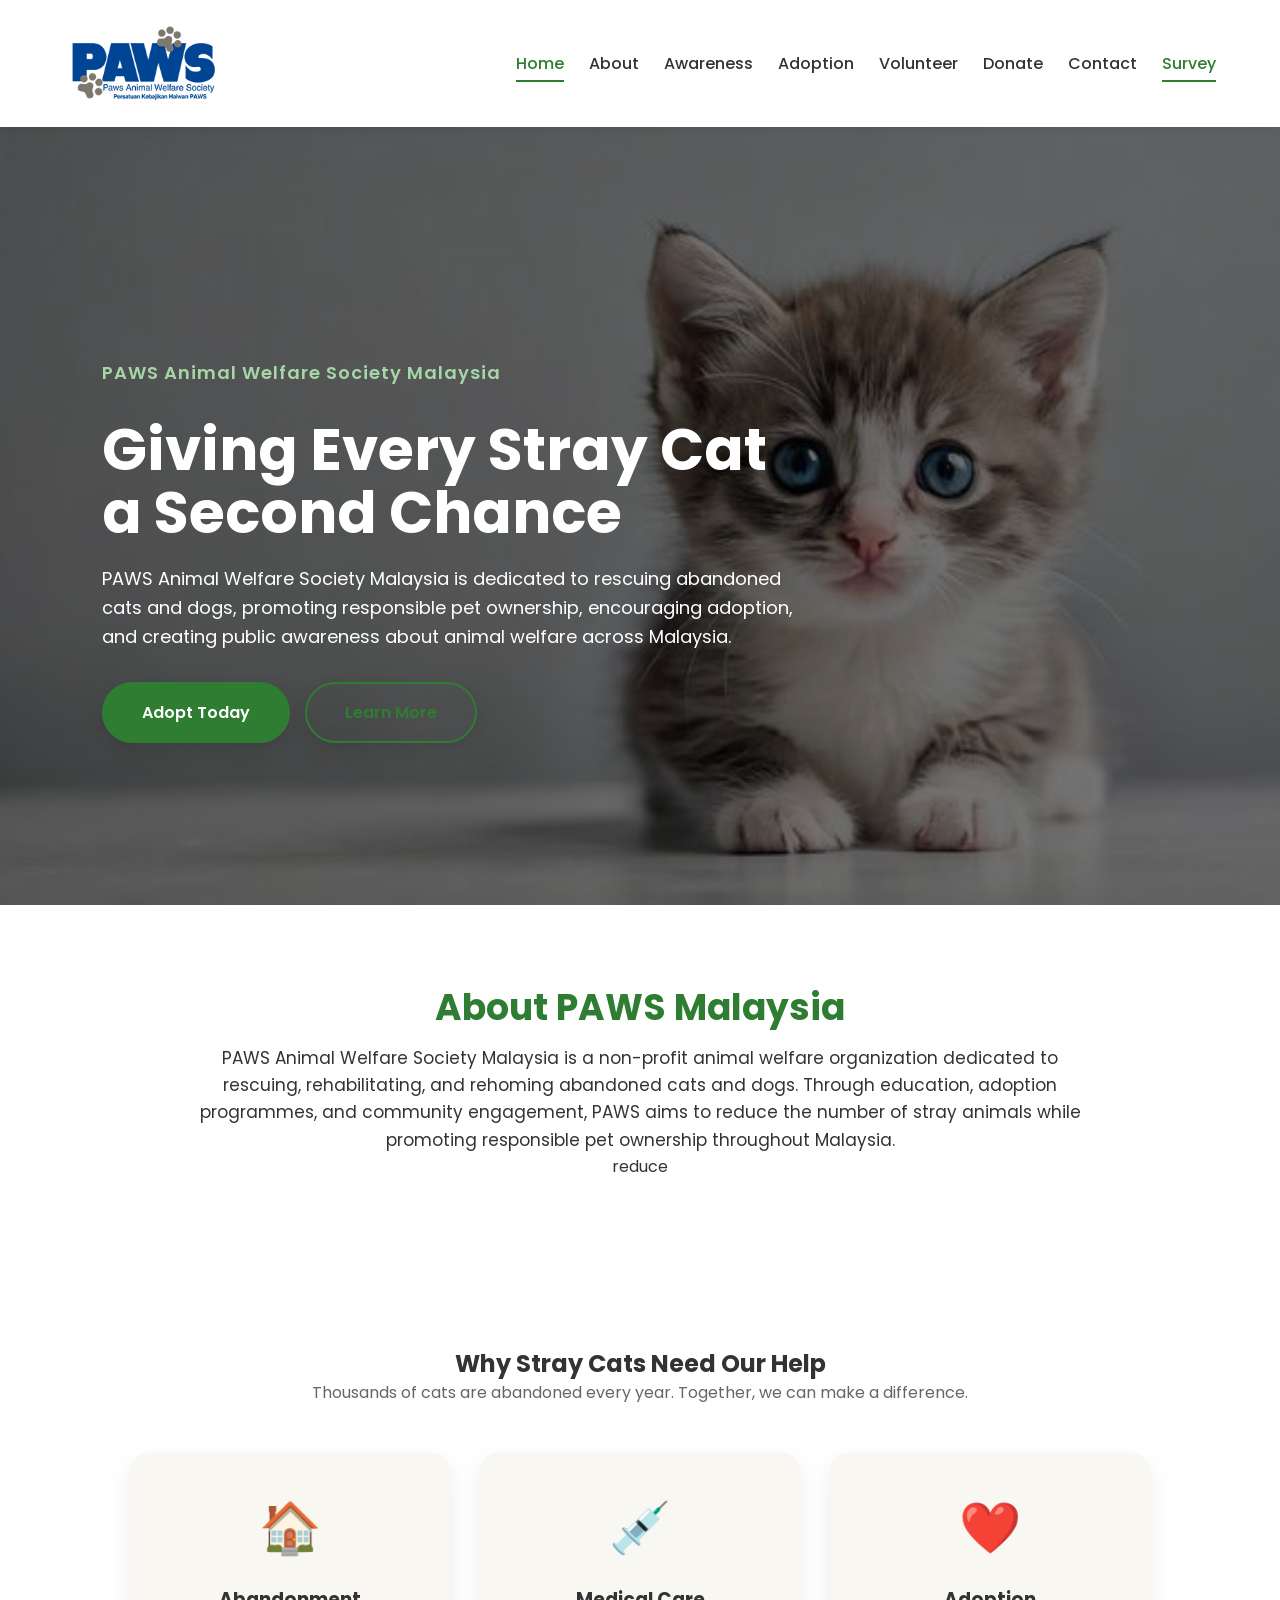
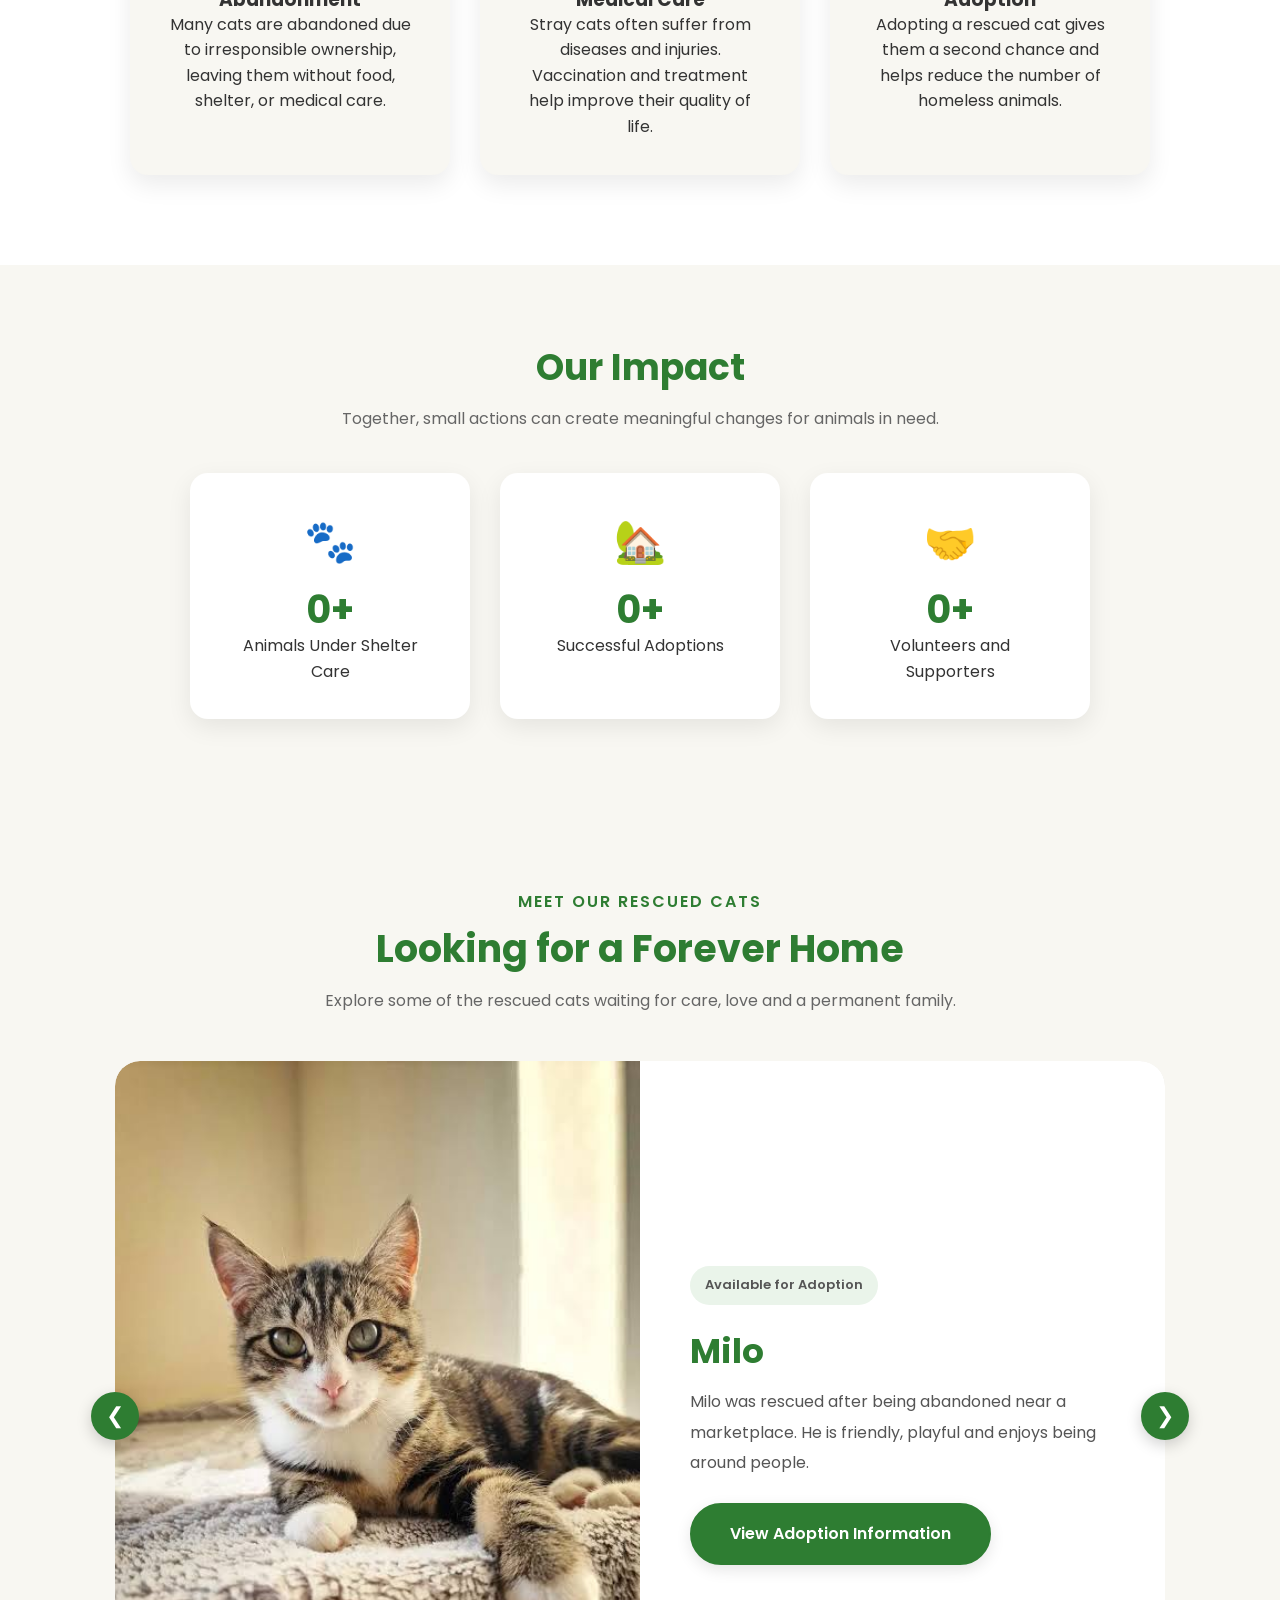
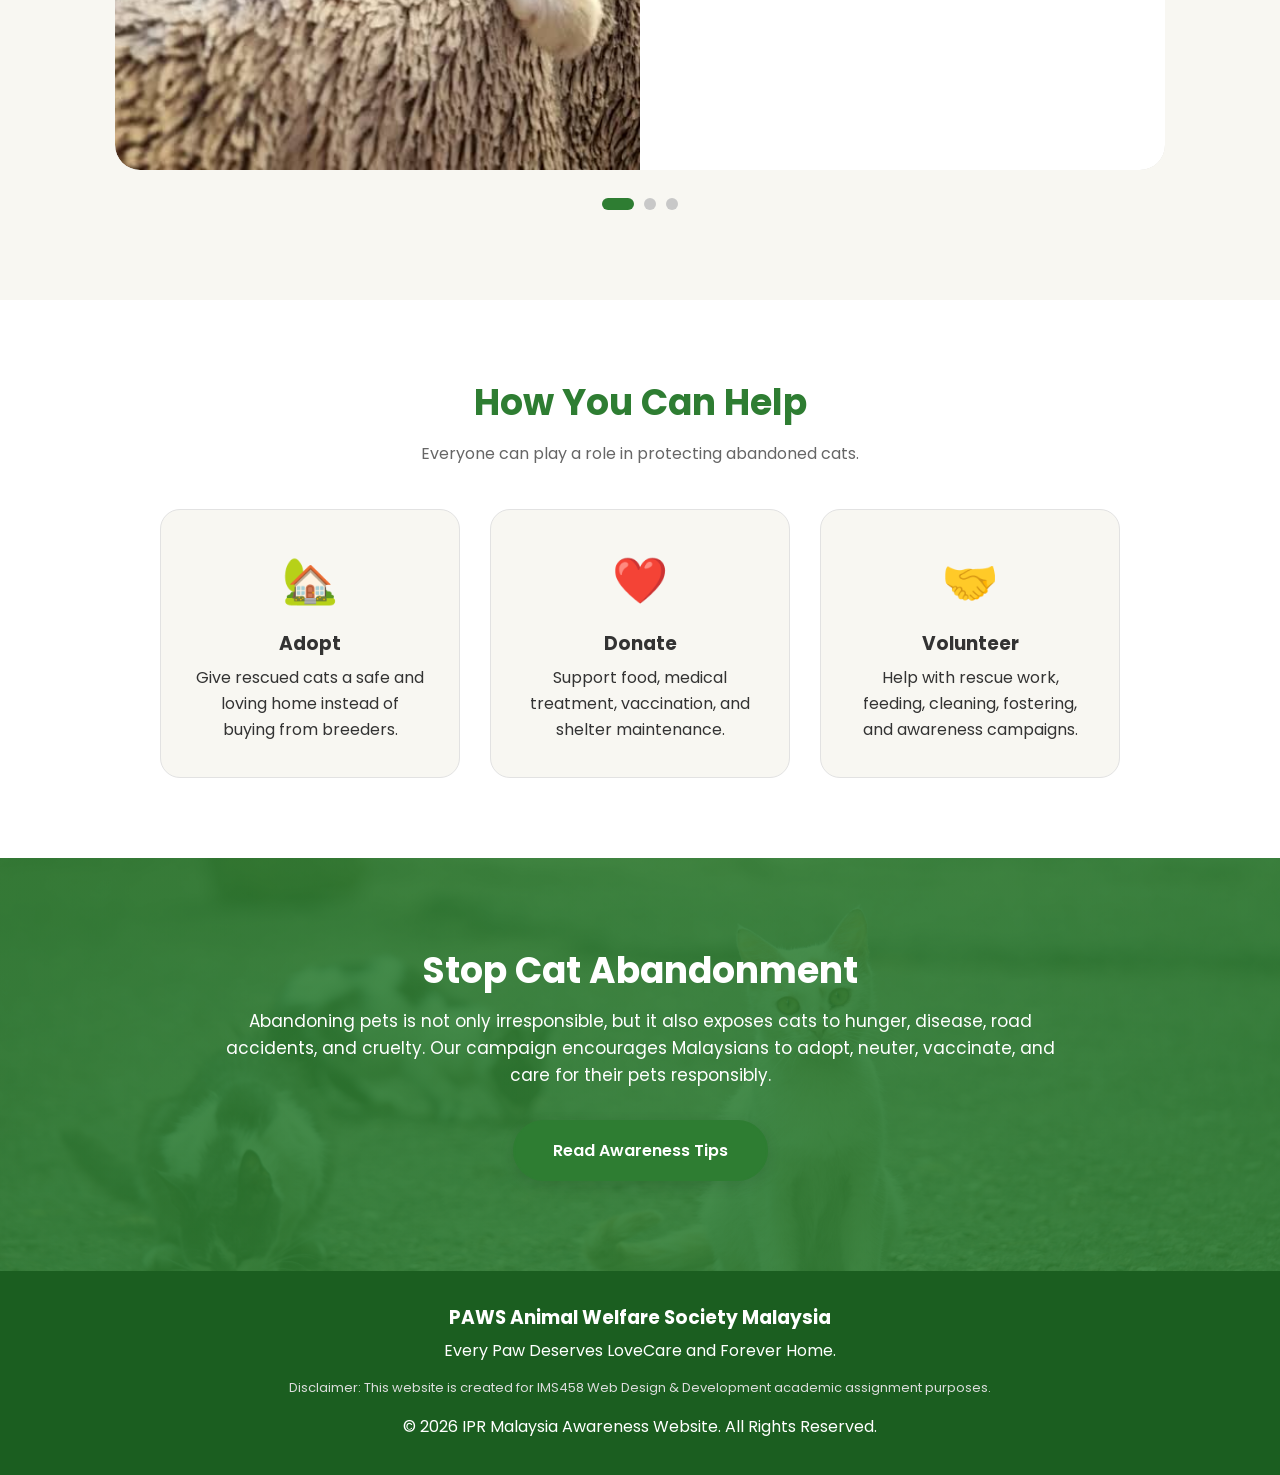
==== commit 8de2a8d1: "Add 'Donate' link to navigation menu" ====
--- a/index.html
+++ b/index.html
@@ -25,6 +25,7 @@
                 <li><a href="awareness.html">Awareness</a></li>
                 <li><a href="adoption.html">Adoption</a></li>
                 <li><a href="volunteer.html">Volunteer</a></li>
+                <li><a href="donate.html">Donate</a></li>
                 <li><a href="contact.html">Contact</a></li>
                 <li><a href="survey.html" class="active">Survey</a></li>
             </ul>
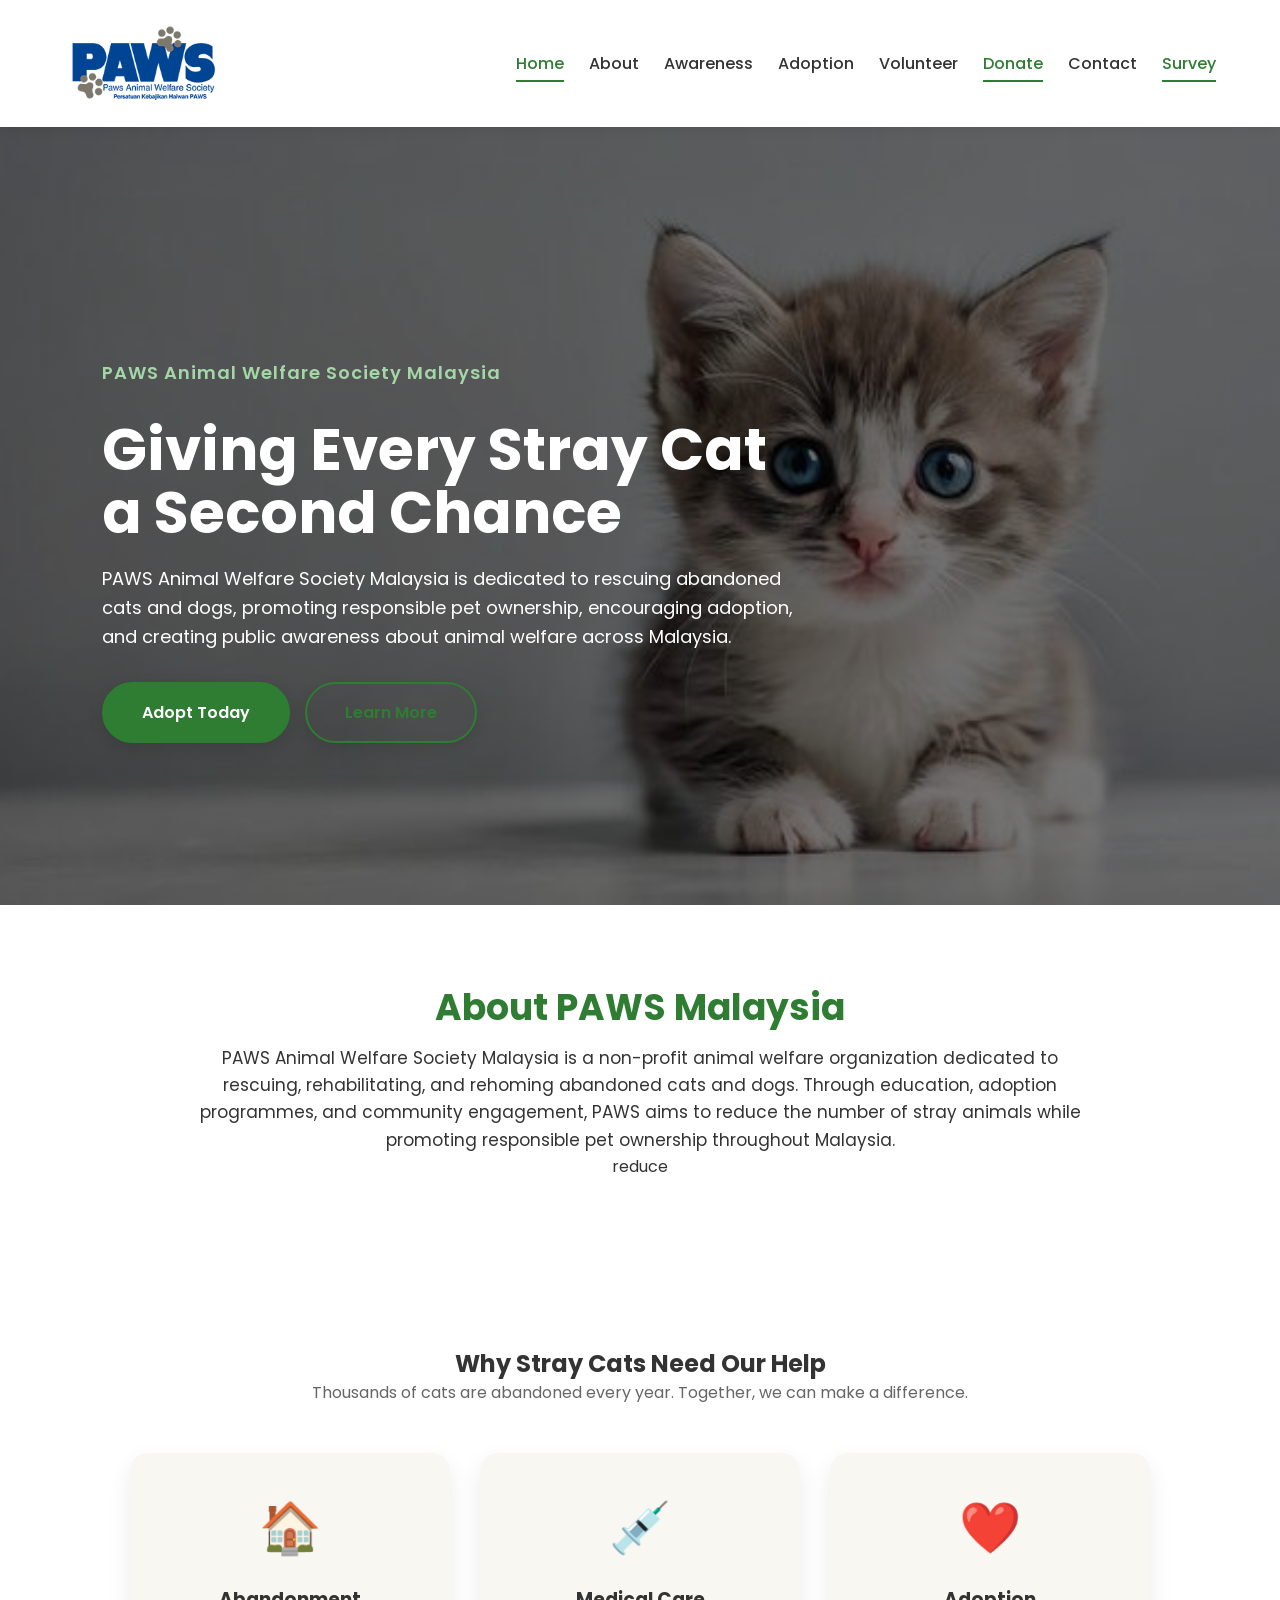
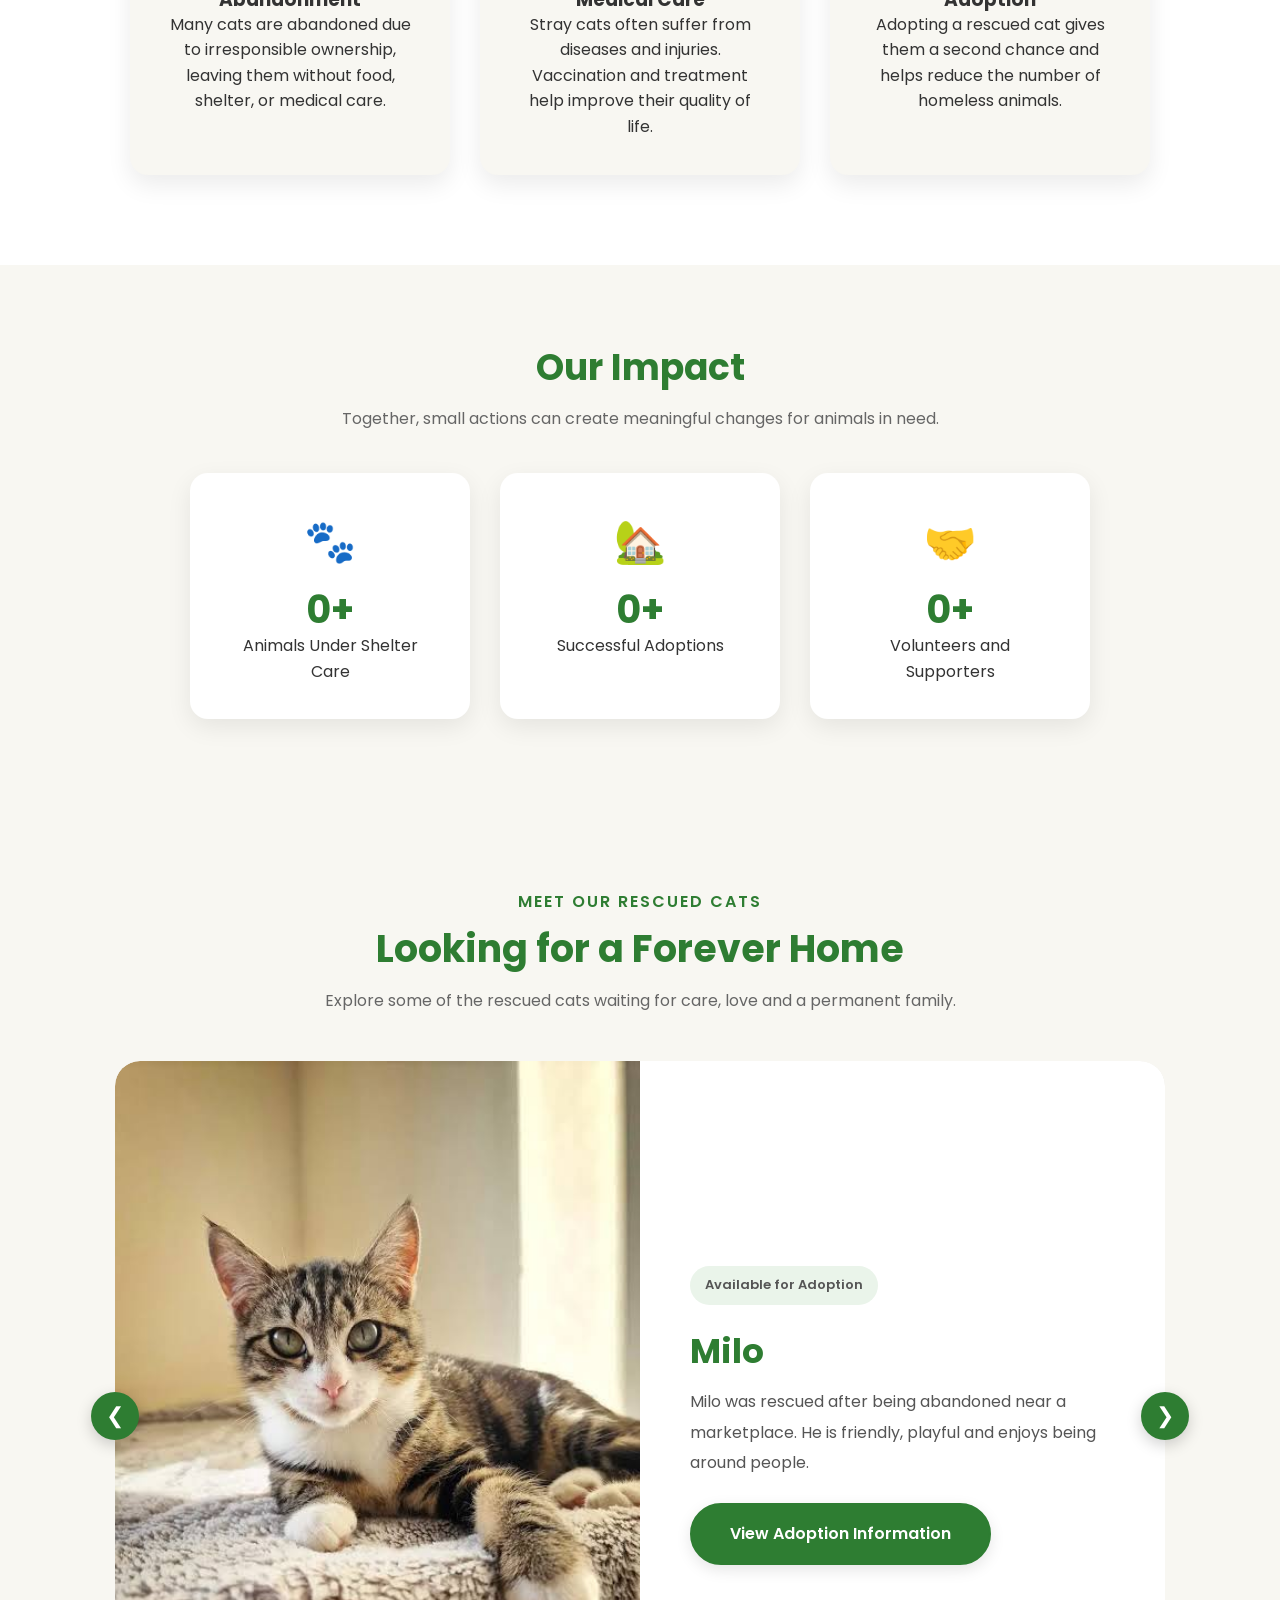
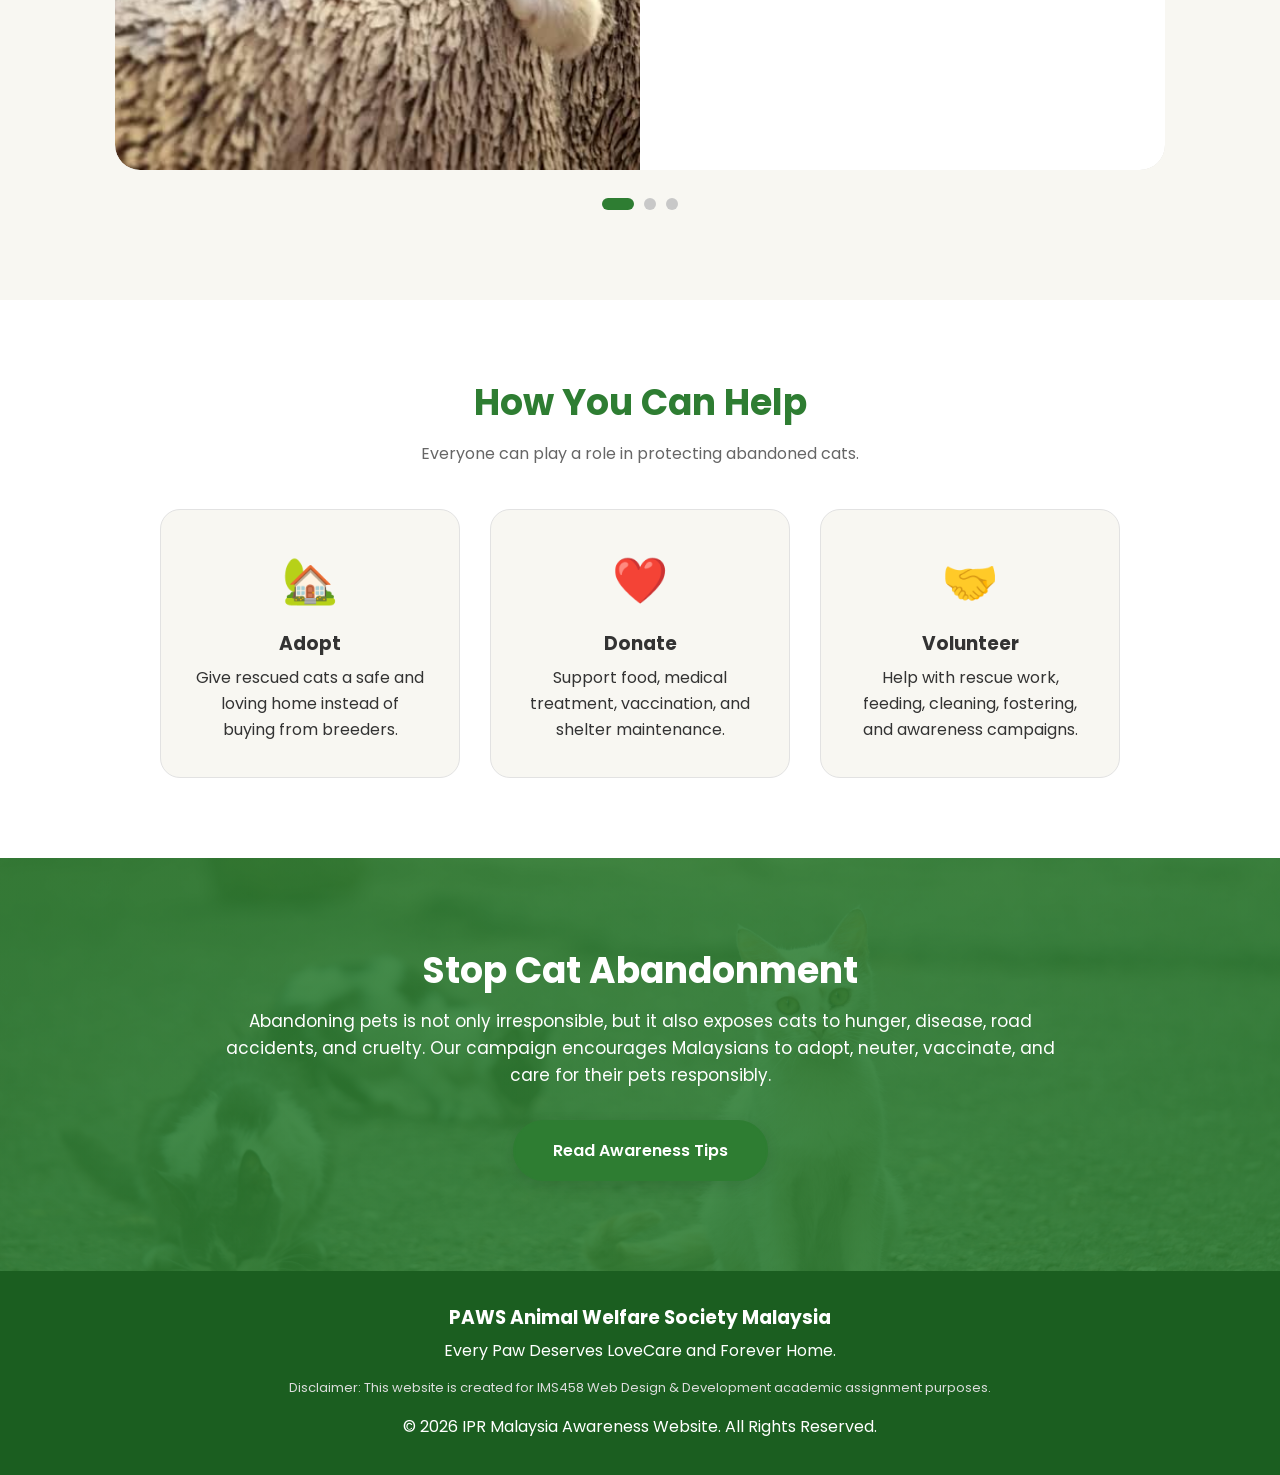
==== commit da167386: "Update index.html" ====
--- a/index.html
+++ b/index.html
@@ -25,7 +25,7 @@
                 <li><a href="awareness.html">Awareness</a></li>
                 <li><a href="adoption.html">Adoption</a></li>
                 <li><a href="volunteer.html">Volunteer</a></li>
-                <li><a href="donate.html">Donate</a></li>
+                <li><a href="donate.html"class="active">Donate</a></li>
                 <li><a href="contact.html">Contact</a></li>
                 <li><a href="survey.html" class="active">Survey</a></li>
             </ul>
